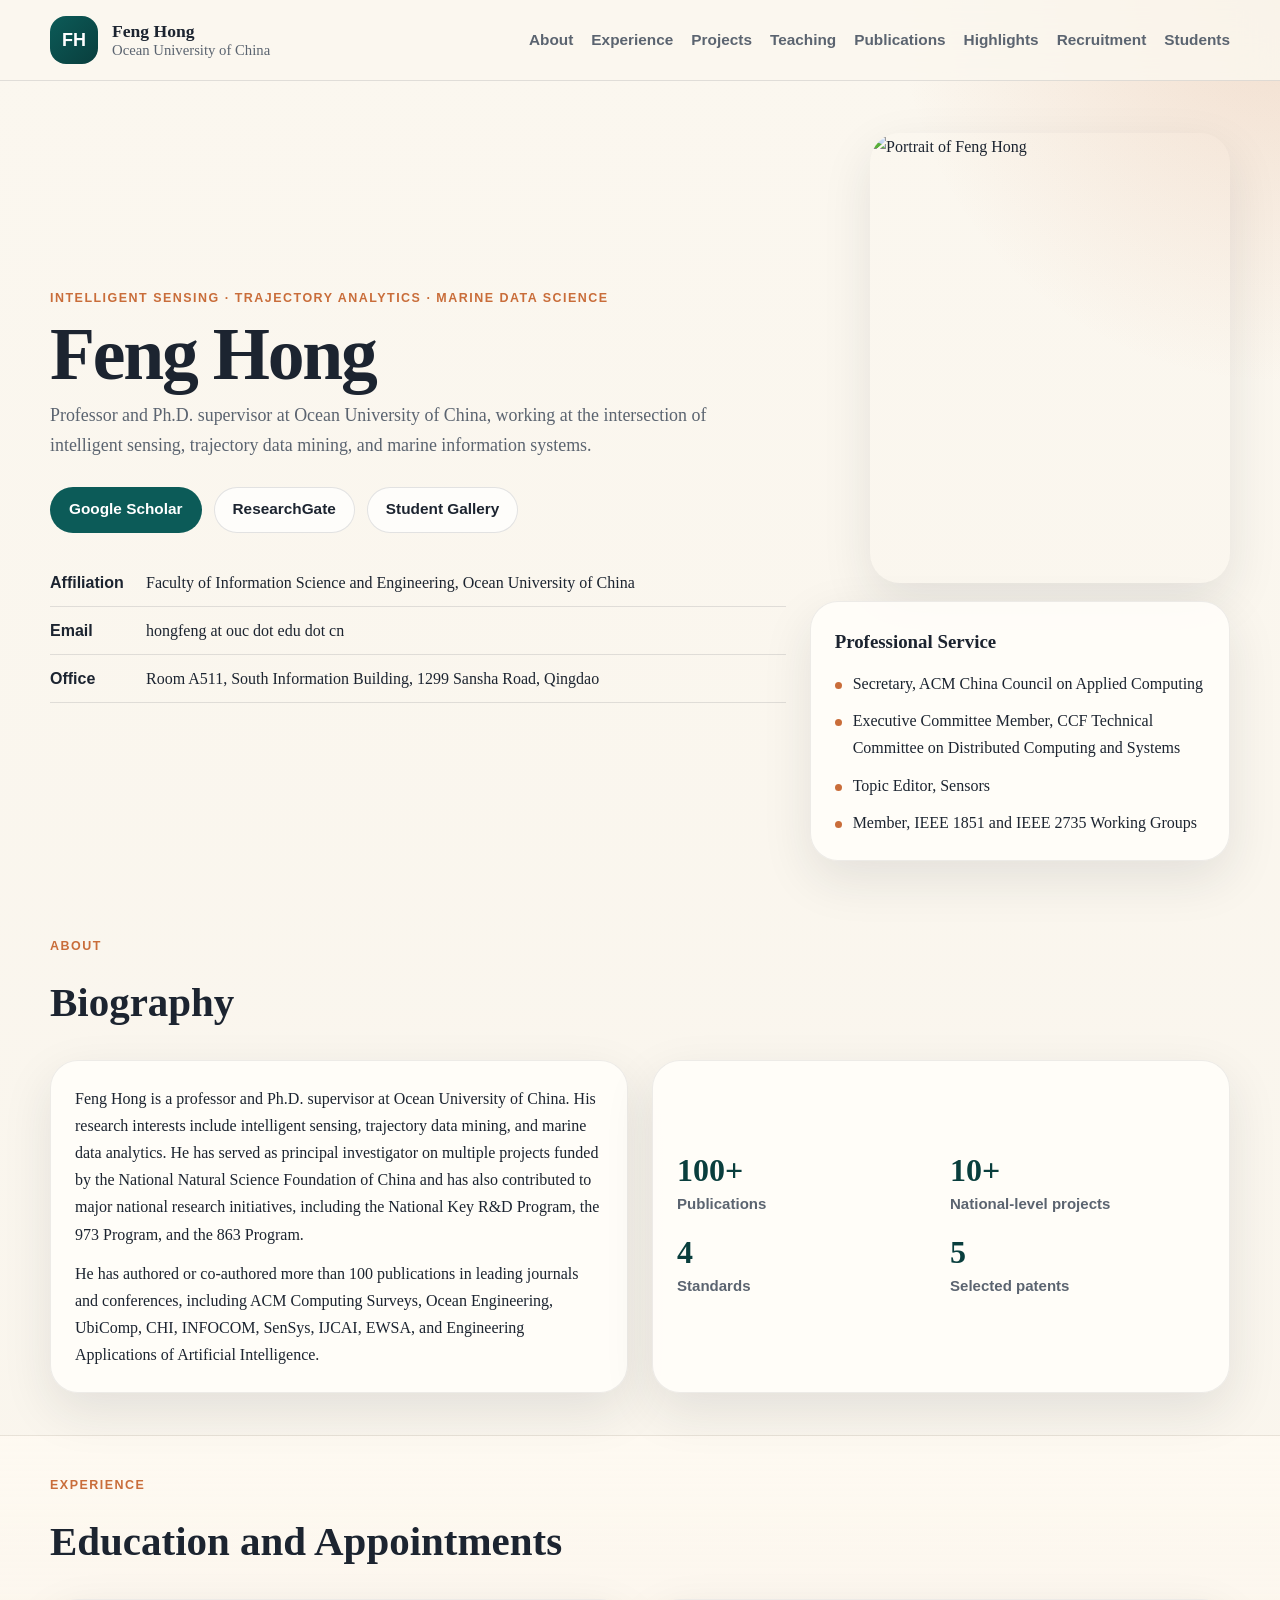
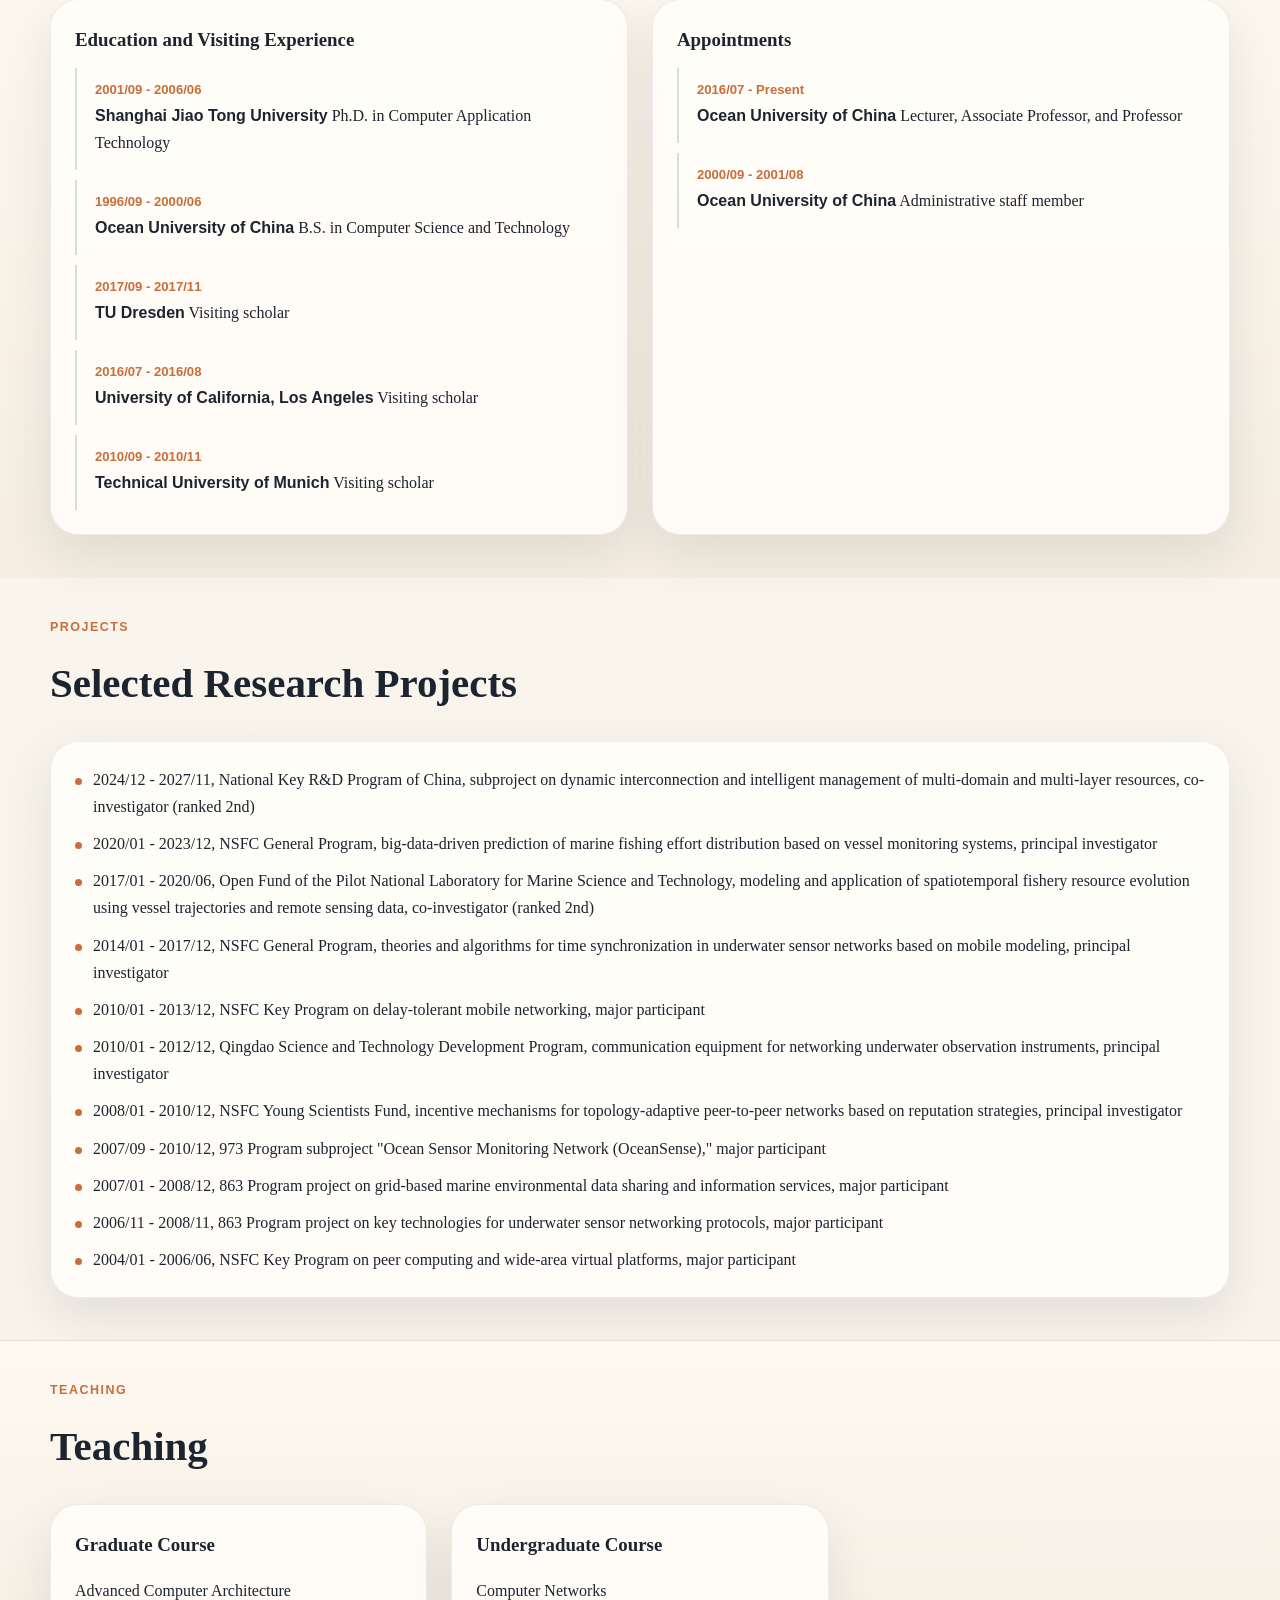
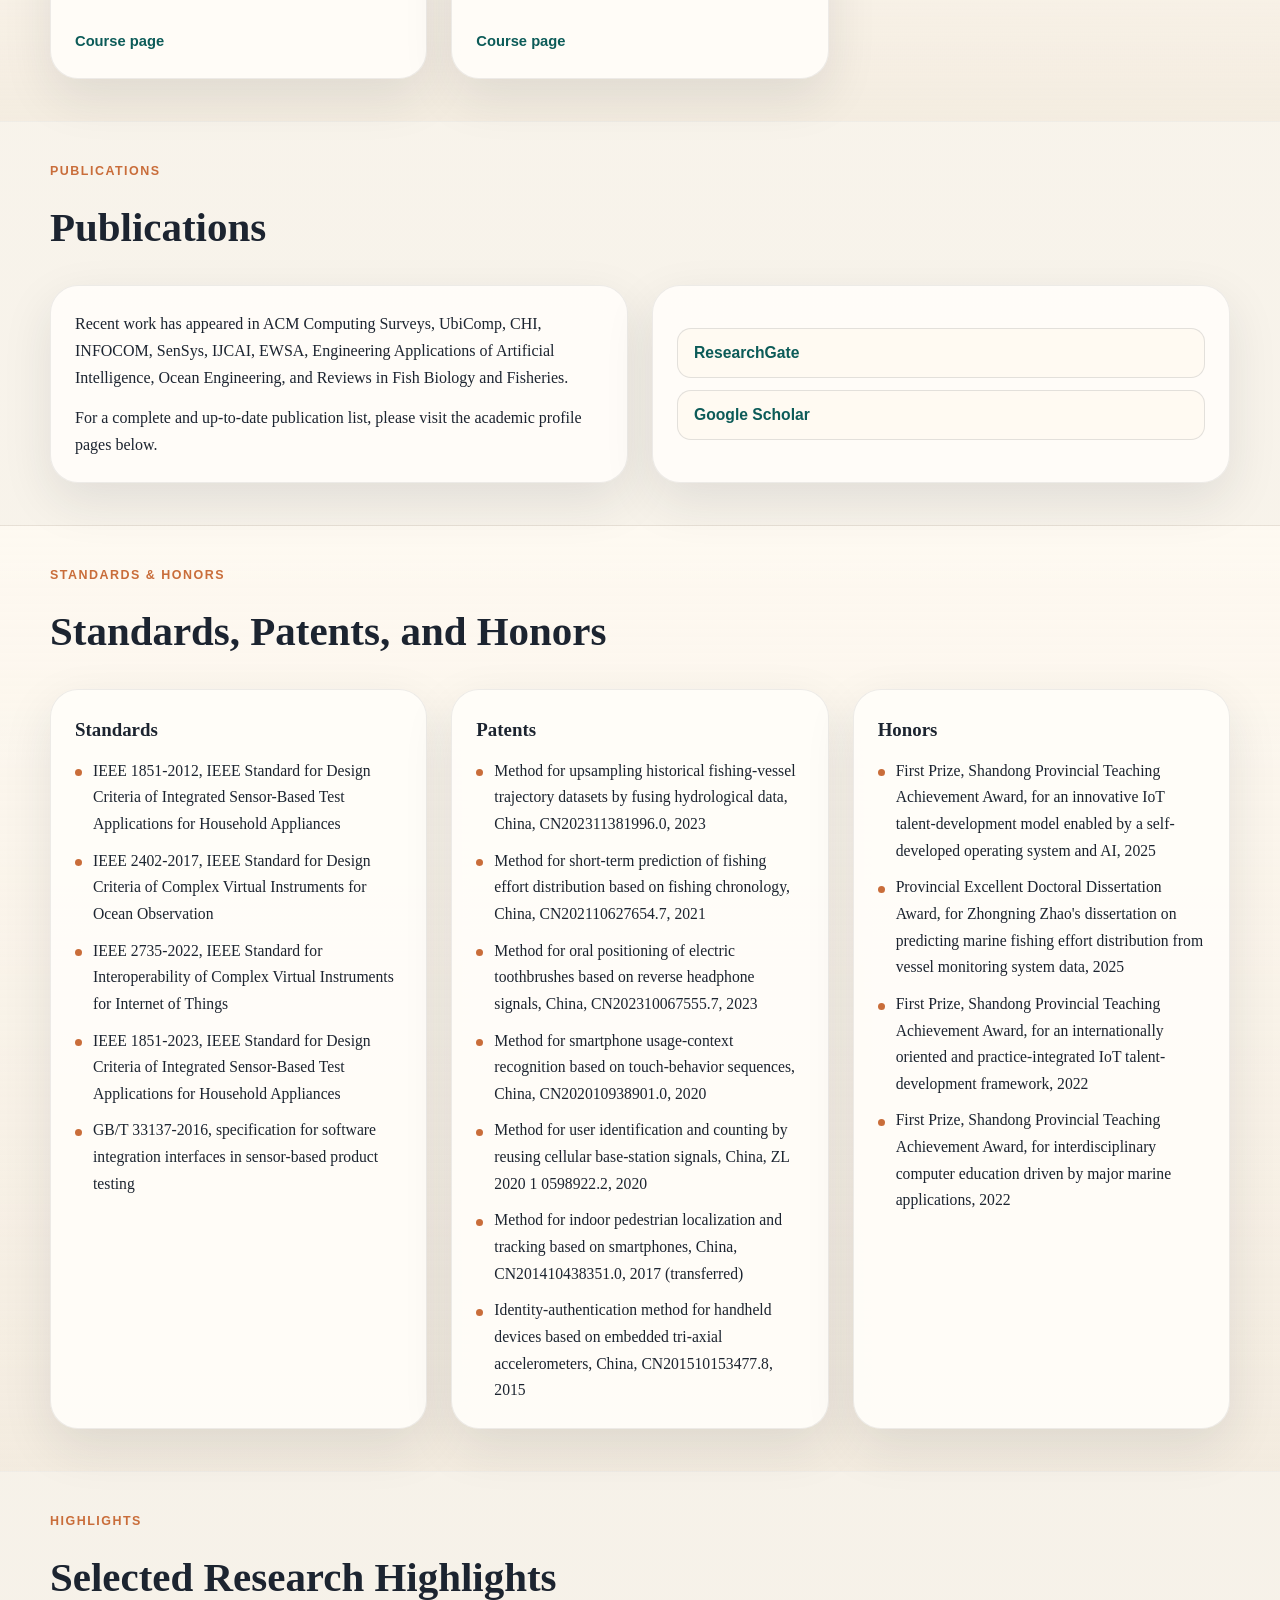
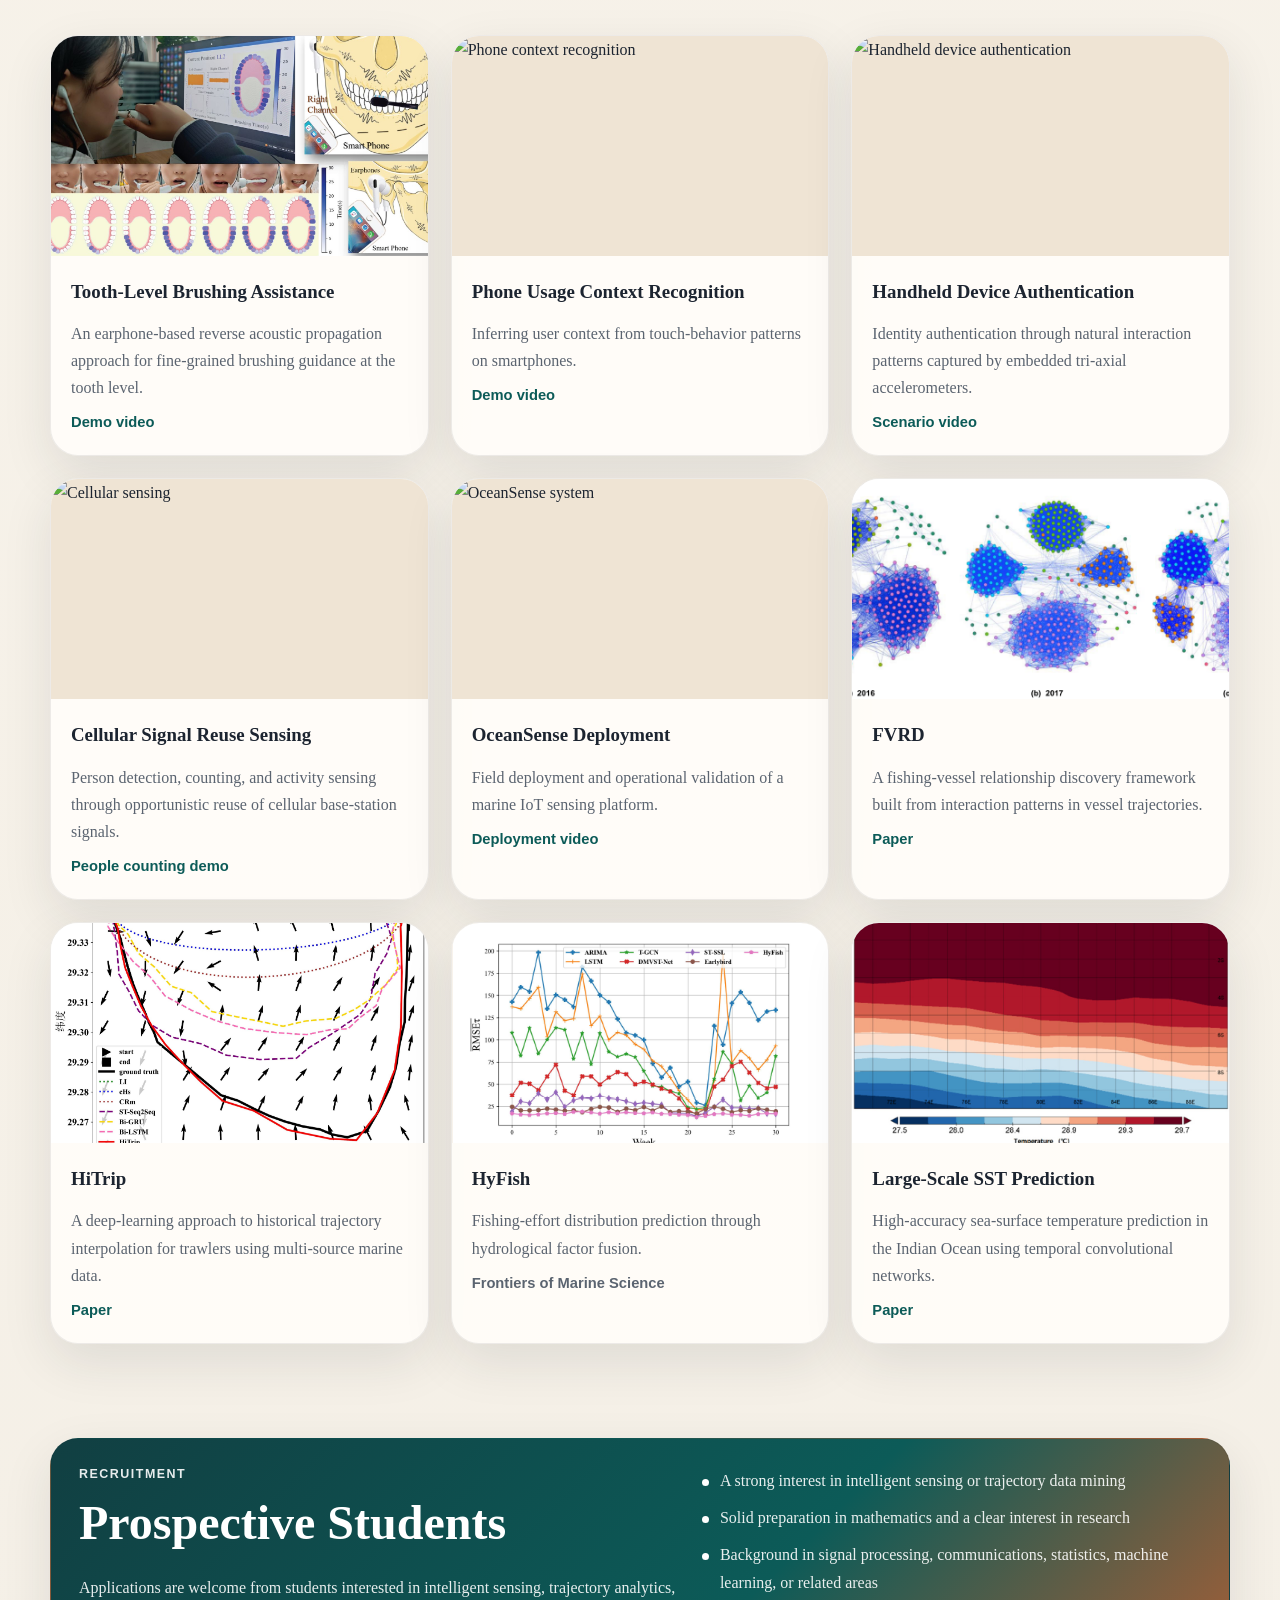
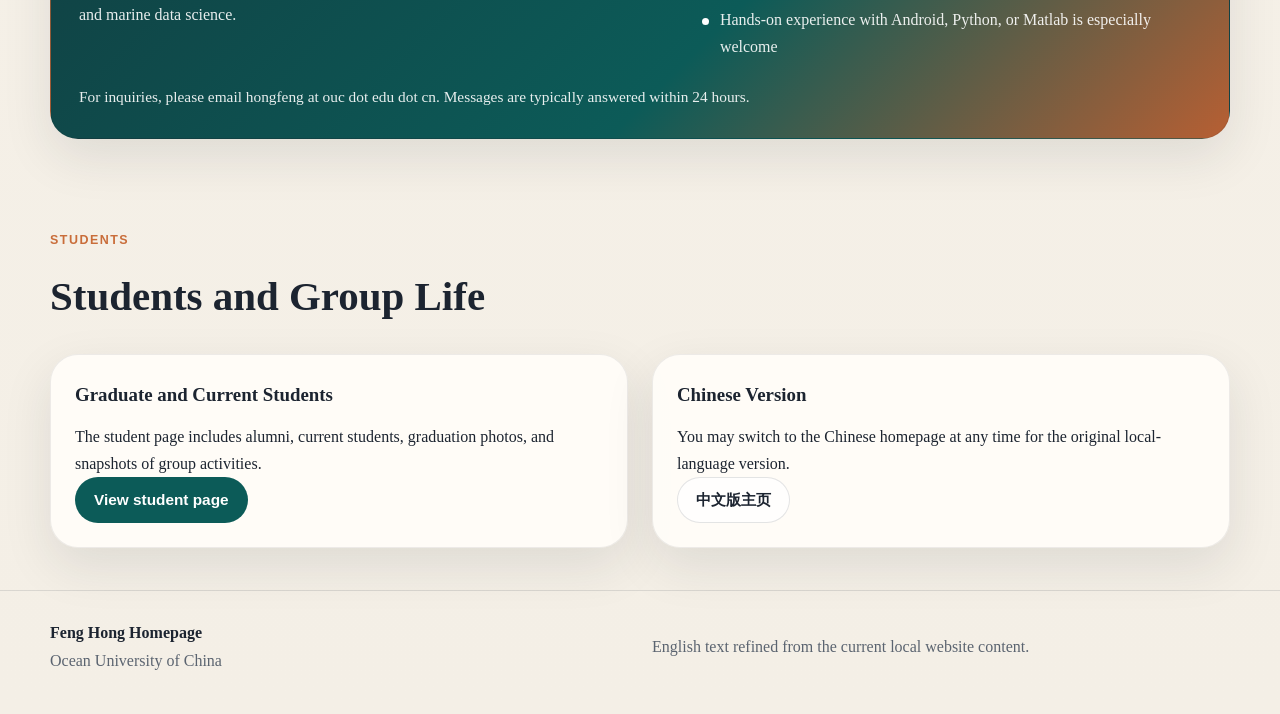
==== index-eng.html @ 8bdd37ee "Update site pages" ====
<!DOCTYPE html>
<html lang="en">
<head>
  <meta charset="UTF-8">
  <meta name="viewport" content="width=device-width, initial-scale=1.0">
  <meta name="description" content="Feng Hong is a professor at Ocean University of China. His research focuses on intelligent sensing, vessel trajectory analytics, and marine data science.">
  <title>Feng Hong | Homepage</title>
  <link rel="stylesheet" href="style.css">
</head>
<body>
  <header class="site-header">
    <div class="wrapper topbar">
      <a class="brand" href="#top">
        <span class="brand-mark">FH</span>
        <span class="brand-text">
          <strong>Feng Hong</strong>
          <span>Ocean University of China</span>
        </span>
      </a>
      <nav class="site-nav" aria-label="Main navigation">
        <a href="#about">About</a>
        <a href="#experience">Experience</a>
        <a href="#projects">Projects</a>
        <a href="#teaching">Teaching</a>
        <a href="#publications">Publications</a>
        <a href="#highlights">Highlights</a>
        <a href="#recruitment">Recruitment</a>
        <a href="#people">Students</a>
      </nav>
    </div>
  </header>

  <main id="top">
    <section class="hero">
      <div class="wrapper hero-grid">
        <div class="hero-copy">
          <p class="eyebrow">Intelligent Sensing · Trajectory Analytics · Marine Data Science</p>
          <h1>Feng Hong</h1>
          <p class="hero-subtitle">Professor and Ph.D. supervisor at Ocean University of China, working at the intersection of intelligent sensing, trajectory data mining, and marine information systems.</p>
          <div class="hero-actions">
            <a class="button button-primary" href="https://scholar.google.com/citations?hl=zh-CN&user=BG3iIWAAAAAJ&view_op=list_works&sortby=pubdate" target="_blank" rel="noreferrer">Google Scholar</a>
            <a class="button button-secondary" href="https://www.researchgate.net/profile/Feng_Hong" target="_blank" rel="noreferrer">ResearchGate</a>
            <a class="button button-secondary" href="People.html">Student Gallery</a>
          </div>
          <ul class="fact-list">
            <li><strong>Affiliation</strong><span>Faculty of Information Science and Engineering, Ocean University of China</span></li>
            <li><strong>Email</strong><span>hongfeng at ouc dot edu dot cn</span></li>
            <li><strong>Office</strong><span>Room A511, South Information Building, 1299 Sansha Road, Qingdao</span></li>
          </ul>
        </div>
        <aside class="hero-panel">
          <img class="portrait" src="data/hongfeng2022.jpeg" alt="Portrait of Feng Hong">
          <div class="panel-card">
            <h2>Professional Service</h2>
            <ul class="tag-list">
              <li>Secretary, ACM China Council on Applied Computing</li>
              <li>Executive Committee Member, CCF Technical Committee on Distributed Computing and Systems</li>
              <li>Topic Editor, Sensors</li>
              <li>Member, IEEE 1851 and IEEE 2735 Working Groups</li>
            </ul>
          </div>
        </aside>
      </div>
    </section>

    <section class="section" id="about">
      <div class="wrapper">
        <div class="section-heading">
          <p class="eyebrow">About</p>
          <h2>Biography</h2>
        </div>
        <div class="two-column">
          <div class="content-card prose-card">
            <p>Feng Hong is a professor and Ph.D. supervisor at Ocean University of China. His research interests include intelligent sensing, trajectory data mining, and marine data analytics. He has served as principal investigator on multiple projects funded by the National Natural Science Foundation of China and has also contributed to major national research initiatives, including the National Key R&amp;D Program, the 973 Program, and the 863 Program.</p>
            <p>He has authored or co-authored more than 100 publications in leading journals and conferences, including ACM Computing Surveys, Ocean Engineering, UbiComp, CHI, INFOCOM, SenSys, IJCAI, EWSA, and Engineering Applications of Artificial Intelligence.</p>
          </div>
          <div class="content-card metric-card">
            <div class="metric-grid">
              <div>
                <strong>100+</strong>
                <span>Publications</span>
              </div>
              <div>
                <strong>10+</strong>
                <span>National-level projects</span>
              </div>
              <div>
                <strong>4</strong>
                <span>Standards</span>
              </div>
              <div>
                <strong>5</strong>
                <span>Selected patents</span>
              </div>
            </div>
          </div>
        </div>
      </div>
    </section>

    <section class="section section-tint" id="experience">
      <div class="wrapper">
        <div class="section-heading">
          <p class="eyebrow">Experience</p>
          <h2>Education and Appointments</h2>
        </div>
        <div class="timeline-grid">
          <article class="content-card">
            <h3>Education and Visiting Experience</h3>
            <ul class="timeline-list">
              <li><span>2001/09 - 2006/06</span><strong>Shanghai Jiao Tong University</strong> Ph.D. in Computer Application Technology</li>
              <li><span>1996/09 - 2000/06</span><strong>Ocean University of China</strong> B.S. in Computer Science and Technology</li>
              <li><span>2017/09 - 2017/11</span><strong>TU Dresden</strong> Visiting scholar</li>
              <li><span>2016/07 - 2016/08</span><strong>University of California, Los Angeles</strong> Visiting scholar</li>
              <li><span>2010/09 - 2010/11</span><strong>Technical University of Munich</strong> Visiting scholar</li>
            </ul>
          </article>
          <article class="content-card">
            <h3>Appointments</h3>
            <ul class="timeline-list">
              <li><span>2016/07 - Present</span><strong>Ocean University of China</strong> Lecturer, Associate Professor, and Professor</li>
              <li><span>2000/09 - 2001/08</span><strong>Ocean University of China</strong> Administrative staff member</li>
            </ul>
          </article>
        </div>
      </div>
    </section>

    <section class="section" id="projects">
      <div class="wrapper">
        <div class="section-heading">
          <p class="eyebrow">Projects</p>
          <h2>Selected Research Projects</h2>
        </div>
        <div class="content-card">
          <ul class="stack-list">
            <li>2024/12 - 2027/11, National Key R&amp;D Program of China, subproject on dynamic interconnection and intelligent management of multi-domain and multi-layer resources, co-investigator (ranked 2nd)</li>
            <li>2020/01 - 2023/12, NSFC General Program, big-data-driven prediction of marine fishing effort distribution based on vessel monitoring systems, principal investigator</li>
            <li>2017/01 - 2020/06, Open Fund of the Pilot National Laboratory for Marine Science and Technology, modeling and application of spatiotemporal fishery resource evolution using vessel trajectories and remote sensing data, co-investigator (ranked 2nd)</li>
            <li>2014/01 - 2017/12, NSFC General Program, theories and algorithms for time synchronization in underwater sensor networks based on mobile modeling, principal investigator</li>
            <li>2010/01 - 2013/12, NSFC Key Program on delay-tolerant mobile networking, major participant</li>
            <li>2010/01 - 2012/12, Qingdao Science and Technology Development Program, communication equipment for networking underwater observation instruments, principal investigator</li>
            <li>2008/01 - 2010/12, NSFC Young Scientists Fund, incentive mechanisms for topology-adaptive peer-to-peer networks based on reputation strategies, principal investigator</li>
            <li>2007/09 - 2010/12, 973 Program subproject "Ocean Sensor Monitoring Network (OceanSense)," major participant</li>
            <li>2007/01 - 2008/12, 863 Program project on grid-based marine environmental data sharing and information services, major participant</li>
            <li>2006/11 - 2008/11, 863 Program project on key technologies for underwater sensor networking protocols, major participant</li>
            <li>2004/01 - 2006/06, NSFC Key Program on peer computing and wide-area virtual platforms, major participant</li>
          </ul>
        </div>
      </div>
    </section>

    <section class="section section-tint" id="teaching">
      <div class="wrapper">
        <div class="section-heading">
          <p class="eyebrow">Teaching</p>
          <h2>Teaching</h2>
        </div>
        <div class="course-grid">
          <article class="content-card course-card">
            <h3>Graduate Course</h3>
            <p>Advanced Computer Architecture</p>
            <a class="text-link" href="https://www.ketangpai.com/#/main/classDetail?courseid=MDAwMDAwMDAwMLOGtZeIuaeyhctyoQ&courserole=1&submodulename=0" target="_blank" rel="noreferrer">Course page</a>
          </article>
          <article class="content-card course-card">
            <h3>Undergraduate Course</h3>
            <p>Computer Networks</p>
            <a class="text-link" href="https://wlkc.ouc.edu.cn/webapps/login/?new_loc=%2Fwebapps%2Fblackboard%2Fcontent%2Fcontent_access_denied.jsp" target="_blank" rel="noreferrer">Course page</a>
          </article>
        </div>
      </div>
    </section>

    <section class="section" id="publications">
      <div class="wrapper">
        <div class="section-heading">
          <p class="eyebrow">Publications</p>
          <h2>Publications</h2>
        </div>
        <div class="two-column">
          <div class="content-card prose-card">
            <p>Recent work has appeared in ACM Computing Surveys, UbiComp, CHI, INFOCOM, SenSys, IJCAI, EWSA, Engineering Applications of Artificial Intelligence, Ocean Engineering, and Reviews in Fish Biology and Fisheries.</p>
            <p>For a complete and up-to-date publication list, please visit the academic profile pages below.</p>
          </div>
          <div class="content-card link-panel">
            <a href="https://www.researchgate.net/profile/Feng_Hong" target="_blank" rel="noreferrer">ResearchGate</a>
            <a href="https://scholar.google.com/citations?hl=zh-CN&user=BG3iIWAAAAAJ&view_op=list_works&sortby=pubdate" target="_blank" rel="noreferrer">Google Scholar</a>
          </div>
        </div>
      </div>
    </section>

    <section class="section section-tint" id="honors">
      <div class="wrapper">
        <div class="section-heading">
          <p class="eyebrow">Standards & Honors</p>
          <h2>Standards, Patents, and Honors</h2>
        </div>
        <div class="three-column">
          <article class="content-card">
            <h3>Standards</h3>
            <ul class="stack-list compact-list">
              <li>IEEE 1851-2012, IEEE Standard for Design Criteria of Integrated Sensor-Based Test Applications for Household Appliances</li>
              <li>IEEE 2402-2017, IEEE Standard for Design Criteria of Complex Virtual Instruments for Ocean Observation</li>
              <li>IEEE 2735-2022, IEEE Standard for Interoperability of Complex Virtual Instruments for Internet of Things</li>
              <li>IEEE 1851-2023, IEEE Standard for Design Criteria of Integrated Sensor-Based Test Applications for Household Appliances</li>
              <li>GB/T 33137-2016, specification for software integration interfaces in sensor-based product testing</li>
            </ul>
          </article>
          <article class="content-card">
            <h3>Patents</h3>
            <ul class="stack-list compact-list">
              <li>Method for upsampling historical fishing-vessel trajectory datasets by fusing hydrological data, China, CN202311381996.0, 2023</li>
              <li>Method for short-term prediction of fishing effort distribution based on fishing chronology, China, CN202110627654.7, 2021</li>
              <li>Method for oral positioning of electric toothbrushes based on reverse headphone signals, China, CN202310067555.7, 2023</li>
              <li>Method for smartphone usage-context recognition based on touch-behavior sequences, China, CN202010938901.0, 2020</li>
              <li>Method for user identification and counting by reusing cellular base-station signals, China, ZL 2020 1 0598922.2, 2020</li>
              <li>Method for indoor pedestrian localization and tracking based on smartphones, China, CN201410438351.0, 2017 (transferred)</li>
              <li>Identity-authentication method for handheld devices based on embedded tri-axial accelerometers, China, CN201510153477.8, 2015</li>
            </ul>
          </article>
          <article class="content-card">
            <h3>Honors</h3>
            <ul class="stack-list compact-list">
              <li>First Prize, Shandong Provincial Teaching Achievement Award, for an innovative IoT talent-development model enabled by a self-developed operating system and AI, 2025</li>
              <li>Provincial Excellent Doctoral Dissertation Award, for Zhongning Zhao's dissertation on predicting marine fishing effort distribution from vessel monitoring system data, 2025</li>
              <li>First Prize, Shandong Provincial Teaching Achievement Award, for an internationally oriented and practice-integrated IoT talent-development framework, 2022</li>
              <li>First Prize, Shandong Provincial Teaching Achievement Award, for interdisciplinary computer education driven by major marine applications, 2022</li>
            </ul>
          </article>
        </div>
      </div>
    </section>

    <section class="section" id="highlights">
      <div class="wrapper">
        <div class="section-heading">
          <p class="eyebrow">Highlights</p>
          <h2>Selected Research Highlights</h2>
        </div>
        <div class="highlight-grid">
          <article class="highlight-card">
            <img src="data/ToothFairyCover.jpg" alt="Tooth brushing assistance system">
            <div>
              <h3>Tooth-Level Brushing Assistance</h3>
              <p>An earphone-based reverse acoustic propagation approach for fine-grained brushing guidance at the tooth level.</p>
              <a class="text-link" href="https://www.bilibili.com/video/BV1Z14y1c7pi/" target="_blank" rel="noreferrer">Demo video</a>
            </div>
          </article>
          <article class="highlight-card">
            <img src="data/phoneContext.webp" alt="Phone context recognition">
            <div>
              <h3>Phone Usage Context Recognition</h3>
              <p>Inferring user context from touch-behavior patterns on smartphones.</p>
              <a class="text-link" href="https://www.bilibili.com/video/BV1fw411o7Xh/" target="_blank" rel="noreferrer">Demo video</a>
            </div>
          </article>
          <article class="highlight-card">
            <img src="data/wavingAuthSenario.webp" alt="Handheld device authentication">
            <div>
              <h3>Handheld Device Authentication</h3>
              <p>Identity authentication through natural interaction patterns captured by embedded tri-axial accelerometers.</p>
              <a class="text-link" href="https://www.bilibili.com/video/BV1oB4y1K7K5/" target="_blank" rel="noreferrer">Scenario video</a>
            </div>
          </article>
          <article class="highlight-card">
            <img src="data/cellEye.webp" alt="Cellular sensing">
            <div>
              <h3>Cellular Signal Reuse Sensing</h3>
              <p>Person detection, counting, and activity sensing through opportunistic reuse of cellular base-station signals.</p>
              <a class="text-link" href="https://www.bilibili.com/video/BV1V44y1z7zg/" target="_blank" rel="noreferrer">People counting demo</a>
            </div>
          </article>
          <article class="highlight-card">
            <img src="data/oceanSense.webp" alt="OceanSense system">
            <div>
              <h3>OceanSense Deployment</h3>
              <p>Field deployment and operational validation of a marine IoT sensing platform.</p>
              <a class="text-link" href="https://www.bilibili.com/video/BV18g411u7Su/" target="_blank" rel="noreferrer">Deployment video</a>
            </div>
          </article>
          <article class="highlight-card">
            <img src="data/Trajectory/FVDR.png" alt="Fishing vessel relationship discovery">
            <div>
              <h3>FVRD</h3>
              <p>A fishing-vessel relationship discovery framework built from interaction patterns in vessel trajectories.</p>
              <a class="text-link" href="https://ieeexplore.ieee.org/abstract/document/9116983" target="_blank" rel="noreferrer">Paper</a>
            </div>
          </article>
          <article class="highlight-card">
            <img src="data/Trajectory/HiTrip_results.jpg" alt="HiTrip interpolation">
            <div>
              <h3>HiTrip</h3>
              <p>A deep-learning approach to historical trajectory interpolation for trawlers using multi-source marine data.</p>
              <a class="text-link" href="https://www.sciencedirect.com/science/article/pii/S0029801823029724" target="_blank" rel="noreferrer">Paper</a>
            </div>
          </article>
          <article class="highlight-card">
            <img src="data/Trajectory/HyFish.png" alt="HyFish prediction">
            <div>
              <h3>HyFish</h3>
              <p>Fishing-effort distribution prediction through hydrological factor fusion.</p>
              <span class="text-muted">Frontiers of Marine Science</span>
            </div>
          </article>
          <article class="highlight-card">
            <img src="data/Trajectory/TCN_SST.png" alt="Sea surface temperature prediction">
            <div>
              <h3>Large-Scale SST Prediction</h3>
              <p>High-accuracy sea-surface temperature prediction in the Indian Ocean using temporal convolutional networks.</p>
              <a class="text-link" href="https://www.mdpi.com/1424-8220/22/4/1636" target="_blank" rel="noreferrer">Paper</a>
            </div>
          </article>
        </div>
      </div>
    </section>

    <section class="section section-accent" id="recruitment">
      <div class="wrapper">
        <div class="callout">
          <div>
            <p class="eyebrow">Recruitment</p>
            <h2>Prospective Students</h2>
            <p>Applications are welcome from students interested in intelligent sensing, trajectory analytics, and marine data science.</p>
          </div>
          <ul class="stack-list">
            <li>A strong interest in intelligent sensing or trajectory data mining</li>
            <li>Solid preparation in mathematics and a clear interest in research</li>
            <li>Background in signal processing, communications, statistics, machine learning, or related areas</li>
            <li>Hands-on experience with Android, Python, or Matlab is especially welcome</li>
          </ul>
          <p class="callout-footnote">For inquiries, please email hongfeng at ouc dot edu dot cn. Messages are typically answered within 24 hours.</p>
        </div>
      </div>
    </section>

    <section class="section" id="people">
      <div class="wrapper">
        <div class="section-heading">
          <p class="eyebrow">Students</p>
          <h2>Students and Group Life</h2>
        </div>
        <div class="two-column">
          <article class="content-card prose-card">
            <h3>Graduate and Current Students</h3>
            <p>The student page includes alumni, current students, graduation photos, and snapshots of group activities.</p>
            <a class="button button-primary" href="People.html">View student page</a>
          </article>
          <article class="content-card prose-card">
            <h3>Chinese Version</h3>
            <p>You may switch to the Chinese homepage at any time for the original local-language version.</p>
            <a class="button button-secondary" href="index.html">中文版主页</a>
          </article>
        </div>
      </div>
    </section>
  </main>

  <footer class="site-footer">
    <div class="wrapper footer-grid">
      <div>
        <strong>Feng Hong Homepage</strong>
        <p>Ocean University of China</p>
      </div>
      <p>English text refined from the current local website content.</p>
    </div>
  </footer>
</body>
</html>
---- style.css ----
:root {
  --bg: #f4efe6;
  --surface: #fffdf9;
  --surface-strong: #fffaf2;
  --surface-muted: #efe4d4;
  --ink: #1c2430;
  --ink-soft: #5b6470;
  --line: rgba(28, 36, 48, 0.12);
  --brand: #0c5b58;
  --brand-deep: #093e3d;
  --accent: #c96d3a;
  --shadow: 0 18px 50px rgba(28, 36, 48, 0.1);
  --radius-lg: 28px;
  --radius-md: 20px;
  --radius-sm: 14px;
  --wrapper: min(1180px, calc(100vw - 40px));
}

*,
*::before,
*::after {
  box-sizing: border-box;
}

html {
  scroll-behavior: smooth;
}

body {
  margin: 0;
  color: var(--ink);
  background:
    radial-gradient(circle at top right, rgba(201, 109, 58, 0.18), transparent 24rem),
    linear-gradient(180deg, #fbf7ef 0%, #f4efe6 100%);
  font: 400 16px/1.7 Georgia, "Times New Roman", serif;
}

img {
  display: block;
  max-width: 100%;
}

a {
  color: var(--brand);
  text-decoration: none;
}

a:hover {
  color: var(--accent);
}

.wrapper {
  width: var(--wrapper);
  margin: 0 auto;
}

.site-header {
  position: sticky;
  top: 0;
  z-index: 20;
  backdrop-filter: blur(18px);
  background: rgba(251, 247, 239, 0.84);
  border-bottom: 1px solid var(--line);
}

.topbar {
  display: flex;
  align-items: center;
  justify-content: space-between;
  gap: 24px;
  padding: 16px 0;
}

.brand {
  display: inline-flex;
  align-items: center;
  gap: 14px;
  color: var(--ink);
}

.brand-mark {
  display: inline-grid;
  place-items: center;
  width: 48px;
  height: 48px;
  border-radius: 16px;
  background: linear-gradient(135deg, var(--brand), var(--brand-deep));
  color: #fff;
  font: 700 18px/1 "Trebuchet MS", "Gill Sans", sans-serif;
}

.brand-text {
  display: flex;
  flex-direction: column;
  line-height: 1.15;
}

.brand-text strong {
  font-size: 1.1rem;
}

.brand-text span {
  color: var(--ink-soft);
  font-size: 0.92rem;
}

.site-nav {
  display: flex;
  flex-wrap: wrap;
  justify-content: flex-end;
  gap: 18px;
  font: 600 0.96rem/1.2 "Trebuchet MS", "Gill Sans", sans-serif;
}

.site-nav a {
  color: var(--ink-soft);
}

.hero {
  padding: 52px 0 36px;
}

.hero-compact {
  padding-bottom: 12px;
}

.hero-grid,
.two-column,
.timeline-grid,
.course-grid,
.three-column,
.footer-grid {
  display: grid;
  gap: 24px;
}

.hero-grid {
  grid-template-columns: minmax(0, 1.4fr) minmax(320px, 0.8fr);
  align-items: center;
}

.hero-copy h1 {
  margin: 0 0 10px;
  font-size: clamp(2.7rem, 6vw, 4.6rem);
  line-height: 0.95;
  letter-spacing: -0.03em;
}

.page-title {
  margin: 0 0 12px;
  font-size: clamp(2.4rem, 5vw, 3.8rem);
  line-height: 1;
}

.eyebrow {
  margin: 0 0 14px;
  color: var(--accent);
  letter-spacing: 0.12em;
  text-transform: uppercase;
  font: 700 0.78rem/1.2 "Trebuchet MS", "Gill Sans", sans-serif;
}

.hero-subtitle {
  max-width: 42rem;
  margin: 0 0 26px;
  color: var(--ink-soft);
  font-size: 1.12rem;
}

.hero-actions {
  display: flex;
  flex-wrap: wrap;
  gap: 12px;
  margin-bottom: 26px;
}

.button {
  display: inline-flex;
  align-items: center;
  justify-content: center;
  min-height: 46px;
  padding: 0 18px;
  border-radius: 999px;
  border: 1px solid transparent;
  font: 700 0.96rem/1.2 "Trebuchet MS", "Gill Sans", sans-serif;
  transition: transform 0.2s ease, box-shadow 0.2s ease, border-color 0.2s ease;
}

.button:hover {
  transform: translateY(-1px);
  box-shadow: 0 10px 24px rgba(12, 91, 88, 0.14);
}

.button-primary {
  background: var(--brand);
  color: #fff;
}

.button-primary:hover {
  color: #fff;
  background: var(--brand-deep);
}

.button-secondary {
  background: rgba(255, 255, 255, 0.72);
  border-color: var(--line);
  color: var(--ink);
}

.fact-list,
.tag-list,
.stack-list,
.timeline-list {
  margin: 0;
  padding: 0;
  list-style: none;
}

.fact-list li {
  display: grid;
  grid-template-columns: 84px 1fr;
  gap: 12px;
  padding: 10px 0;
  border-bottom: 1px solid var(--line);
}

.fact-list strong,
.timeline-list strong {
  font-family: "Trebuchet MS", "Gill Sans", sans-serif;
}

.hero-panel {
  display: grid;
  gap: 18px;
}

.portrait {
  width: min(100%, 360px);
  aspect-ratio: 4 / 5;
  margin-left: auto;
  border-radius: 30px;
  object-fit: cover;
  box-shadow: var(--shadow);
}

.panel-card,
.content-card,
.callout {
  background: rgba(255, 253, 249, 0.92);
  border: 1px solid rgba(28, 36, 48, 0.08);
  border-radius: var(--radius-lg);
  box-shadow: var(--shadow);
}

.panel-card,
.content-card {
  padding: 24px;
}

.panel-card h2,
.content-card h3,
.highlight-card h3 {
  margin: 0 0 12px;
  font-size: 1.18rem;
}

.tag-list li,
.stack-list li {
  position: relative;
  padding-left: 18px;
}

.tag-list li + li,
.stack-list li + li,
.timeline-list li + li {
  margin-top: 10px;
}

.tag-list li::before,
.stack-list li::before {
  content: "";
  position: absolute;
  left: 0;
  top: 0.75em;
  width: 7px;
  height: 7px;
  border-radius: 50%;
  background: var(--accent);
}

.section {
  padding: 42px 0;
}

.section-tint {
  background: linear-gradient(180deg, rgba(255, 250, 242, 0.9), rgba(239, 228, 212, 0.45));
  border-top: 1px solid rgba(28, 36, 48, 0.06);
  border-bottom: 1px solid rgba(28, 36, 48, 0.06);
}

.section-accent {
  padding: 52px 0;
}

.section-heading {
  margin-bottom: 22px;
}

.section-heading h2 {
  margin: 0;
  font-size: clamp(2rem, 3.2vw, 2.8rem);
}

.two-column {
  grid-template-columns: repeat(2, minmax(0, 1fr));
}

.timeline-grid,
.course-grid,
.three-column {
  grid-template-columns: repeat(3, minmax(0, 1fr));
}

.timeline-grid {
  grid-template-columns: repeat(2, minmax(0, 1fr));
}

.metric-card {
  display: flex;
  align-items: center;
}

.metric-grid {
  display: grid;
  width: 100%;
  grid-template-columns: repeat(2, minmax(0, 1fr));
  gap: 18px;
}

.metric-grid strong {
  display: block;
  margin-bottom: 4px;
  color: var(--brand-deep);
  font-size: 2rem;
  line-height: 1;
}

.metric-grid span {
  color: var(--ink-soft);
  font: 600 0.94rem/1.3 "Trebuchet MS", "Gill Sans", sans-serif;
}

.prose-card p {
  margin: 0;
}

.prose-card p + p {
  margin-top: 12px;
}

.timeline-list li {
  padding: 14px 0 14px 18px;
  border-left: 2px solid rgba(12, 91, 88, 0.18);
}

.timeline-list span {
  display: block;
  margin-bottom: 4px;
  color: var(--accent);
  font: 700 0.82rem/1.2 "Trebuchet MS", "Gill Sans", sans-serif;
}

.link-panel {
  display: grid;
  gap: 12px;
  align-content: center;
}

.link-panel a {
  padding: 14px 16px;
  border-radius: var(--radius-sm);
  background: var(--surface-strong);
  border: 1px solid var(--line);
  font: 700 0.98rem/1.3 "Trebuchet MS", "Gill Sans", sans-serif;
}

.compact-list li {
  font-size: 0.98rem;
}

.highlight-grid {
  display: grid;
  grid-template-columns: repeat(3, minmax(0, 1fr));
  gap: 22px;
}

.person-grid,
.gallery-grid {
  display: grid;
  grid-template-columns: repeat(4, minmax(0, 1fr));
  gap: 22px;
}

.person-card,
.gallery-card {
  background: rgba(255, 253, 249, 0.92);
  border: 1px solid rgba(28, 36, 48, 0.08);
  border-radius: var(--radius-lg);
  overflow: hidden;
  box-shadow: var(--shadow);
}

.person-card img {
  width: 100%;
  aspect-ratio: 1 / 1;
  object-fit: cover;
  background: var(--surface-muted);
}

.person-card div {
  padding: 16px 18px 18px;
}

.person-card h3,
.gallery-card figcaption {
  margin: 0;
}

.person-card p {
  margin: 6px 0 0;
  color: var(--ink-soft);
  font: 600 0.92rem/1.3 "Trebuchet MS", "Gill Sans", sans-serif;
}

.gallery-card img {
  width: 100%;
  aspect-ratio: 4 / 3;
  object-fit: cover;
}

.gallery-card figcaption {
  padding: 14px 16px 16px;
  color: var(--ink-soft);
  font: 700 0.92rem/1.3 "Trebuchet MS", "Gill Sans", sans-serif;
}

.highlight-card {
  display: grid;
  grid-template-rows: 220px 1fr;
  background: rgba(255, 253, 249, 0.92);
  border: 1px solid rgba(28, 36, 48, 0.08);
  border-radius: var(--radius-lg);
  overflow: hidden;
  box-shadow: var(--shadow);
}

.highlight-card img {
  width: 100%;
  height: 100%;
  object-fit: cover;
  background: var(--surface-muted);
}

.highlight-card div {
  padding: 20px;
}

.highlight-card p,
.callout p,
.site-footer p {
  margin: 0;
  color: var(--ink-soft);
}

.text-link,
.text-muted {
  display: inline-block;
  margin-top: 12px;
  font: 700 0.92rem/1.3 "Trebuchet MS", "Gill Sans", sans-serif;
}

.text-muted {
  color: var(--ink-soft);
}

.callout {
  display: grid;
  grid-template-columns: 1.2fr 1fr;
  gap: 24px;
  padding: 28px;
  background: linear-gradient(135deg, #113f42, #0c5b58 58%, #b75f33);
  color: #fff;
}

.callout h2 {
  margin: 0 0 10px;
  font-size: clamp(2rem, 4vw, 3rem);
}

.callout .eyebrow,
.callout p,
.callout .stack-list li,
.callout-footnote {
  color: rgba(255, 255, 255, 0.9);
}

.callout .stack-list li::before {
  background: #fff;
}

.callout-footnote {
  grid-column: 1 / -1;
  font-size: 0.96rem;
}

.site-footer {
  padding: 28px 0 40px;
  border-top: 1px solid var(--line);
}

.footer-grid {
  grid-template-columns: repeat(2, minmax(0, 1fr));
  align-items: center;
}

@media (max-width: 1080px) {
  .site-nav {
    gap: 12px;
    font-size: 0.9rem;
  }

  .hero-grid,
  .two-column,
  .timeline-grid,
  .course-grid,
  .three-column,
  .callout,
  .footer-grid {
    grid-template-columns: 1fr;
  }

  .highlight-grid,
  .person-grid,
  .gallery-grid {
    grid-template-columns: repeat(2, minmax(0, 1fr));
  }

  .portrait {
    margin: 0;
  }
}

@media (max-width: 780px) {
  .topbar {
    align-items: flex-start;
    flex-direction: column;
  }

  .site-nav {
    justify-content: flex-start;
  }

  .hero {
    padding-top: 28px;
  }

  .section {
    padding: 34px 0;
  }

  .highlight-grid,
  .person-grid,
  .gallery-grid {
    grid-template-columns: 1fr;
  }

  .panel-card,
  .content-card,
  .callout {
    padding: 20px;
  }

  .highlight-card {
    grid-template-rows: 200px 1fr;
  }

  .fact-list li {
    grid-template-columns: 1fr;
    gap: 4px;
  }
}
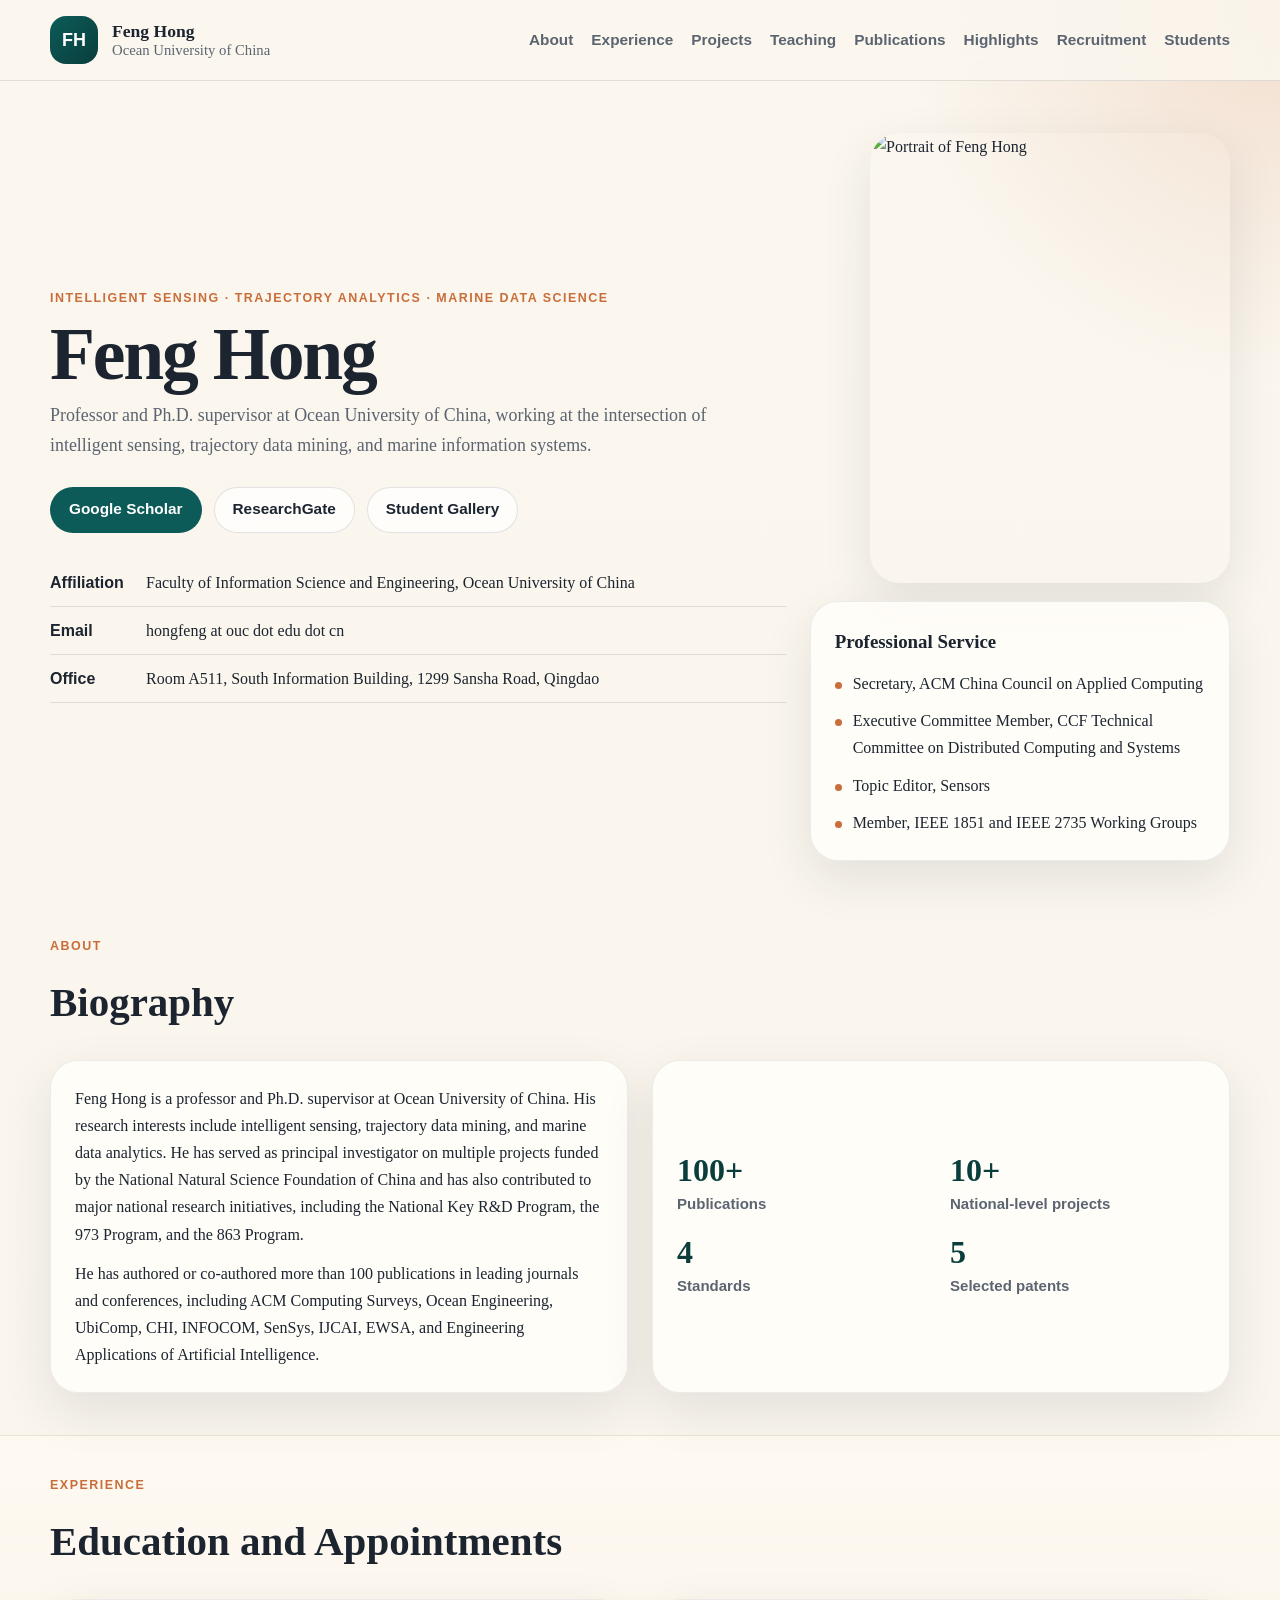
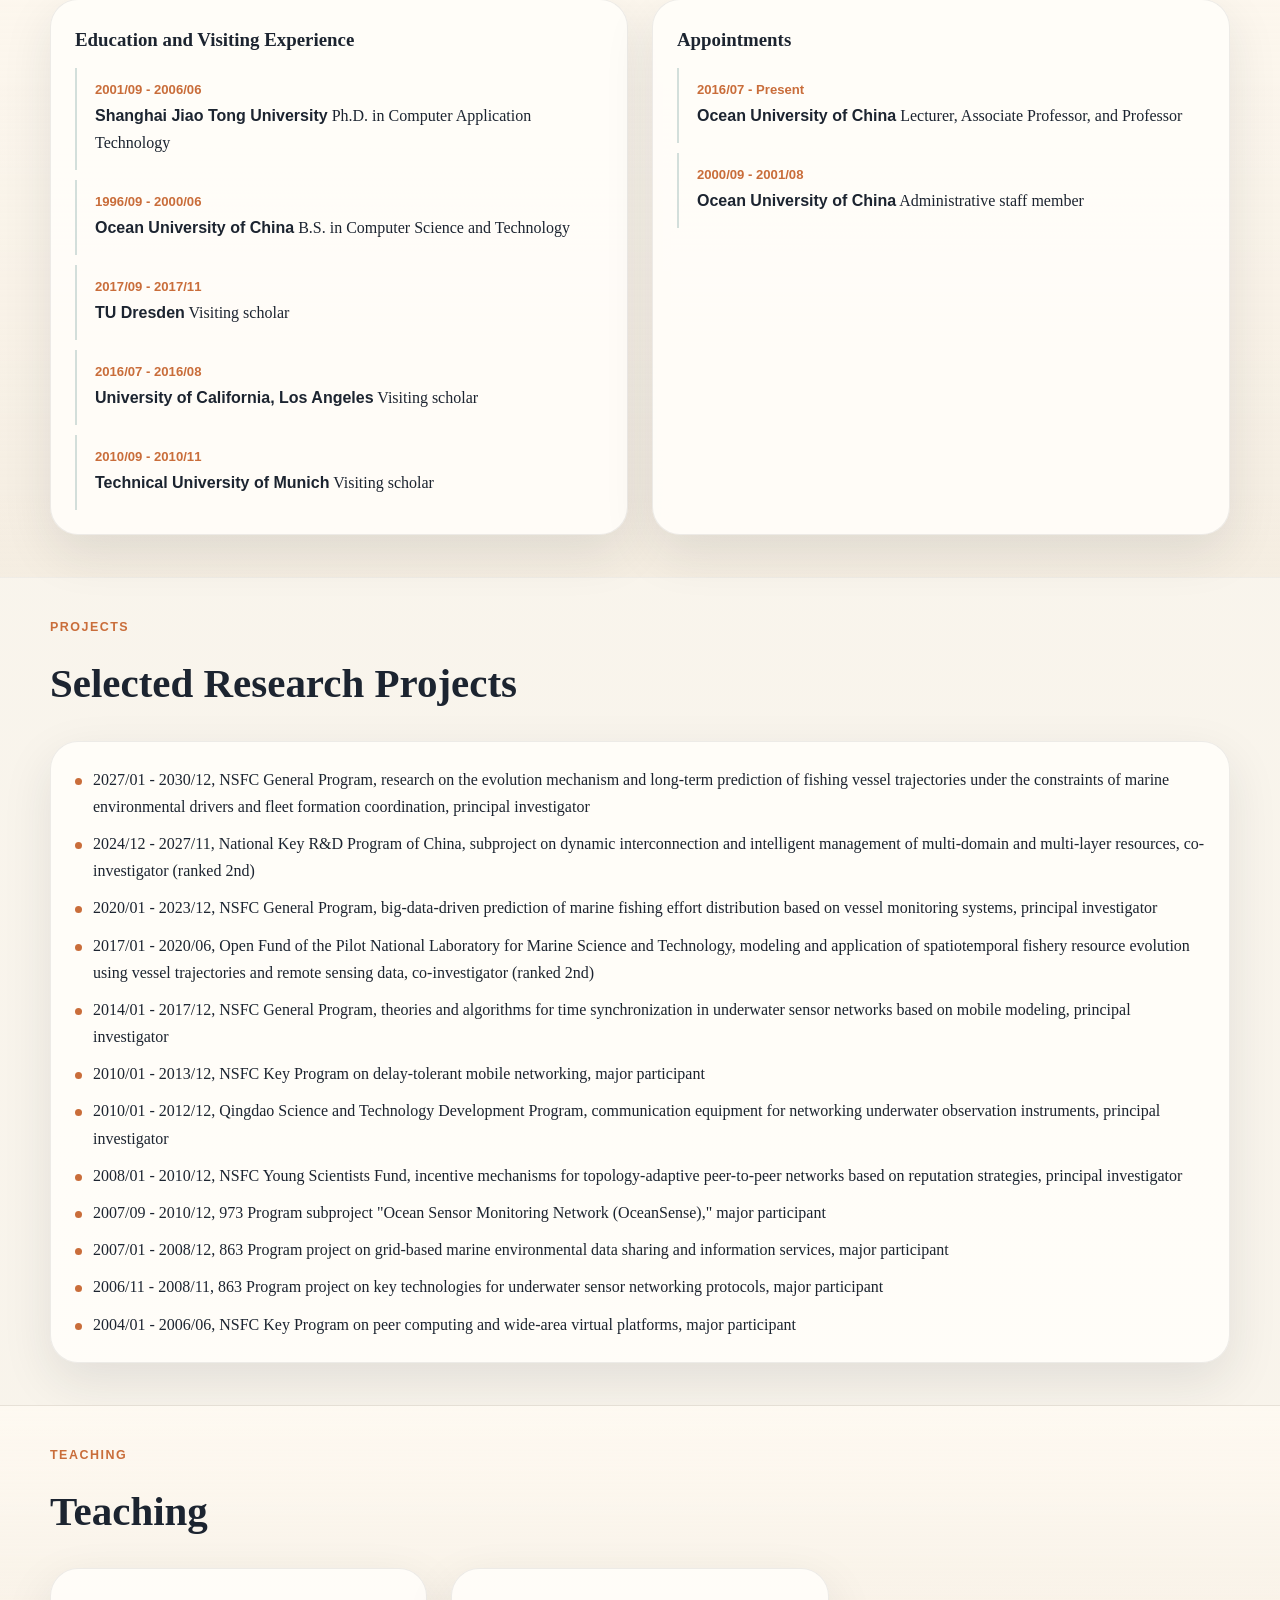
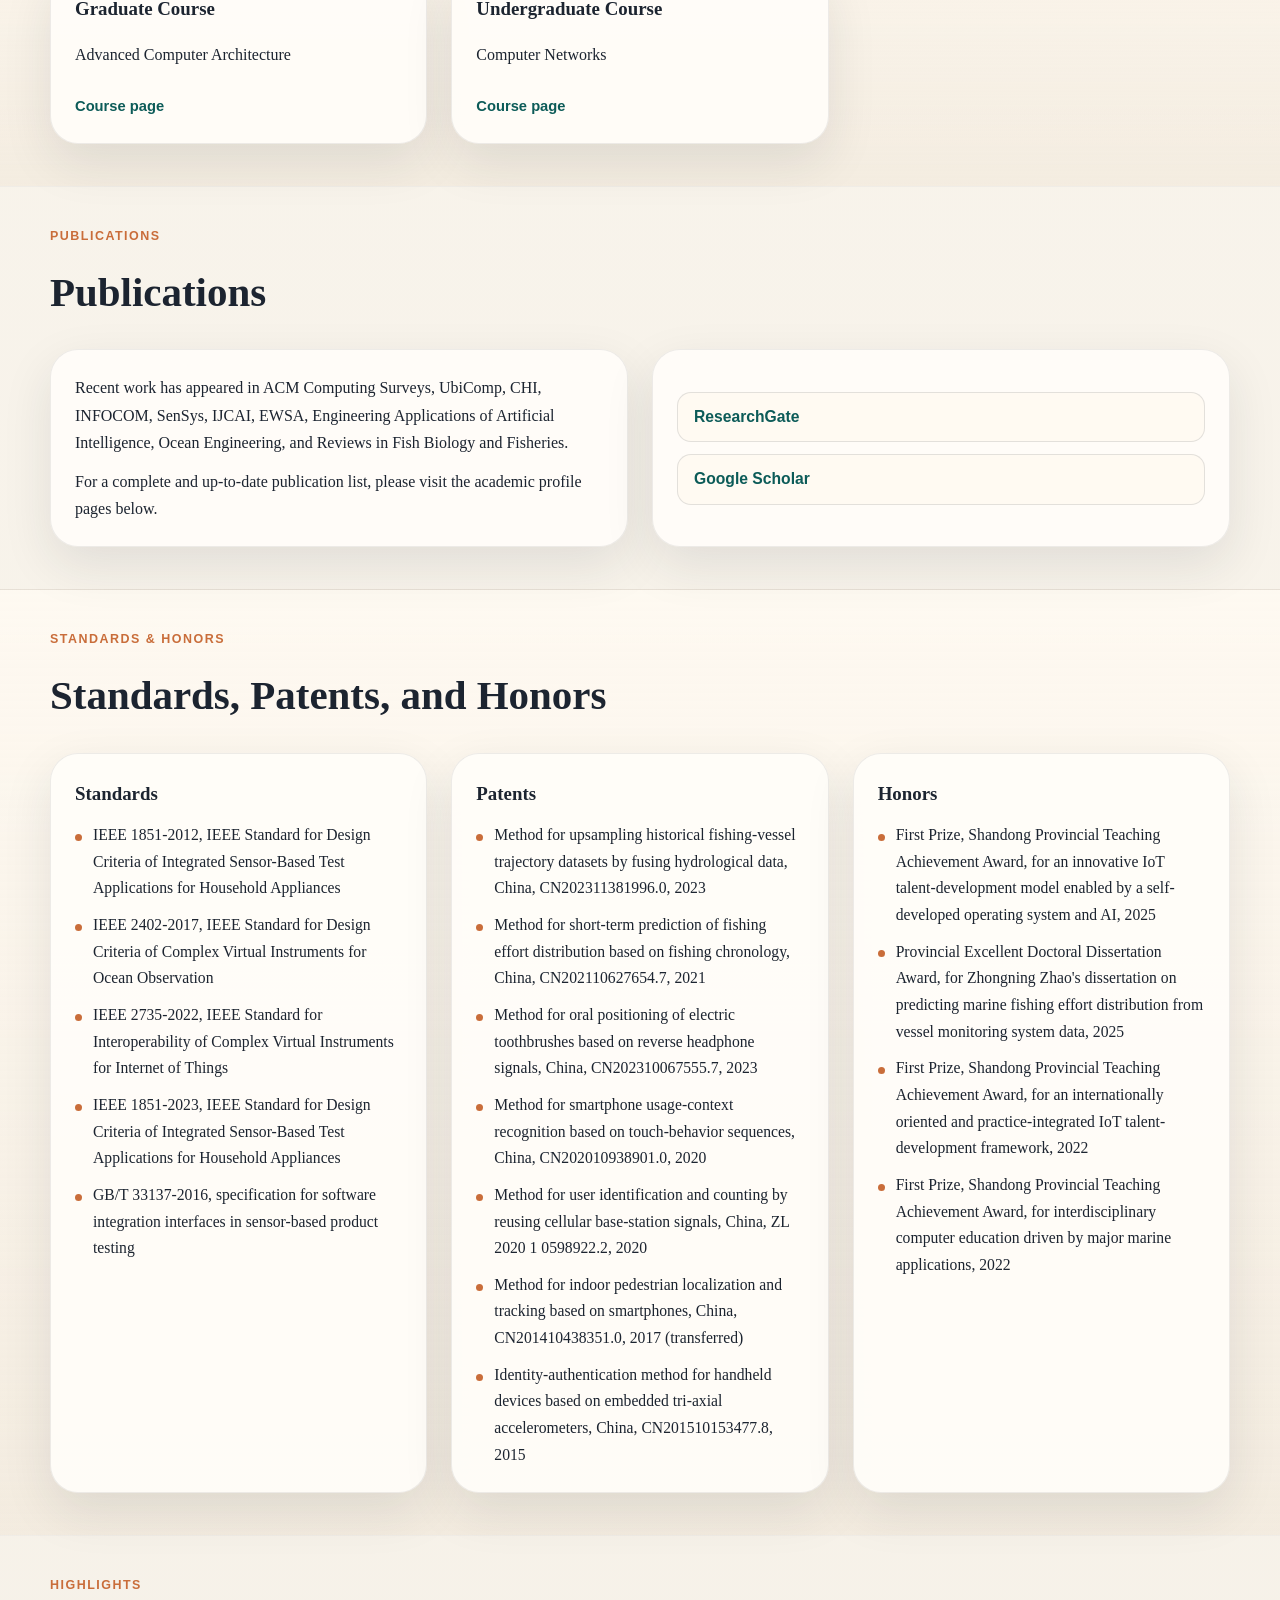
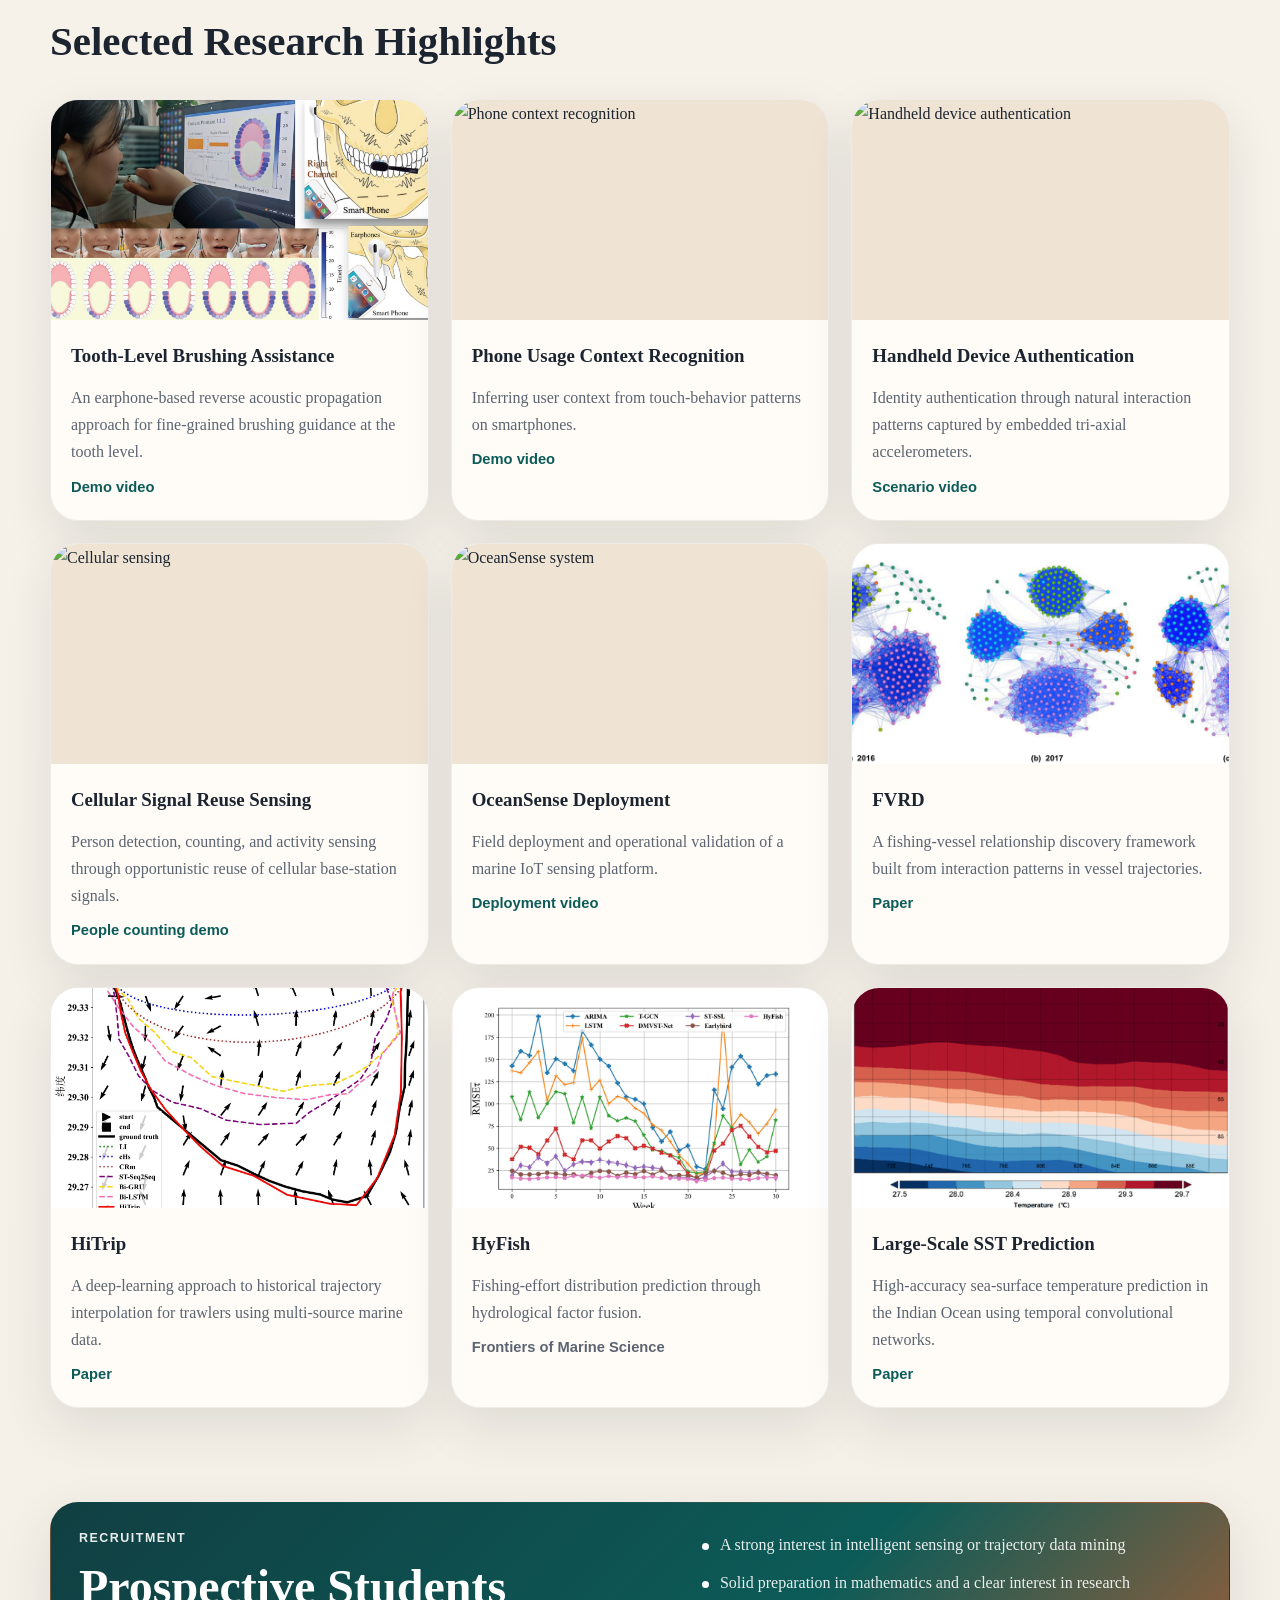
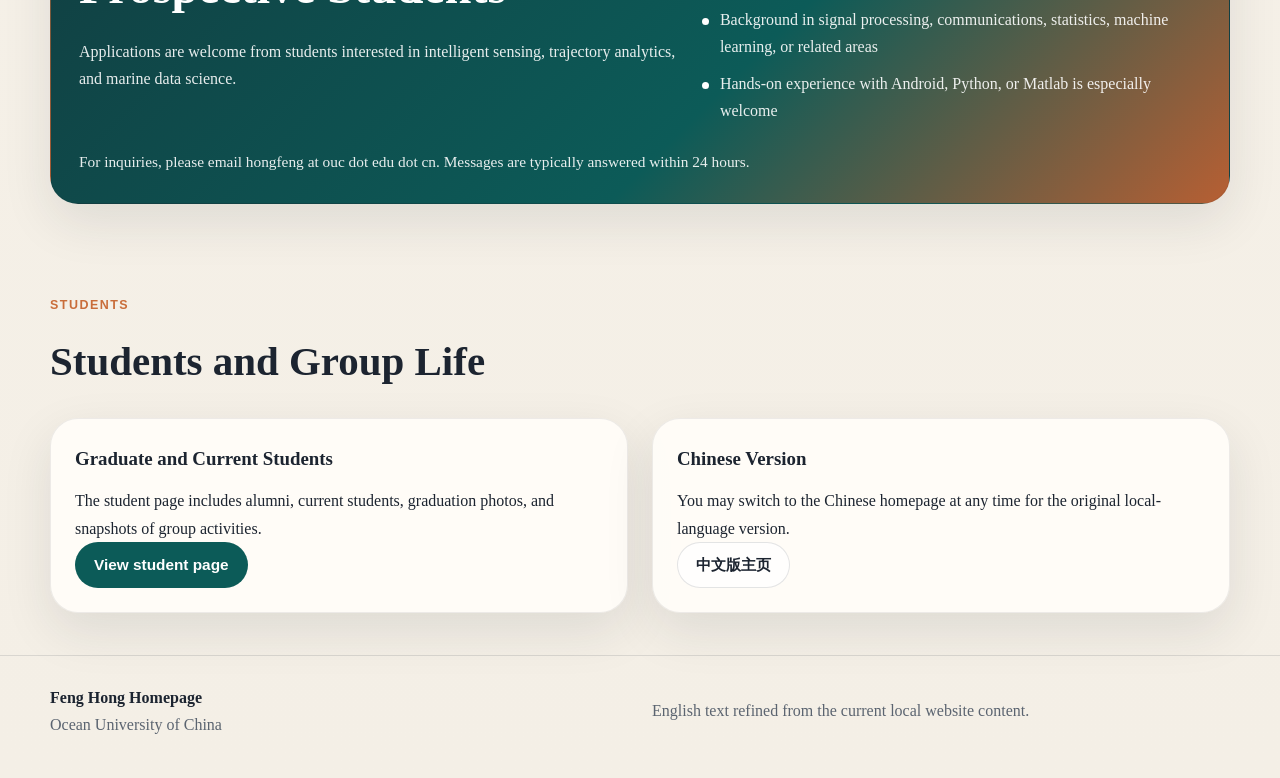
==== commit b62b0a32: "Add 2026 student student photos to People page & a new poject to index.html" ====
--- a/index-eng.html
+++ b/index-eng.html
@@ -134,6 +134,7 @@
         </div>
         <div class="content-card">
           <ul class="stack-list">
+            <li>2027/01 - 2030/12, NSFC General Program, research on the evolution mechanism and long-term prediction of fishing vessel trajectories under the constraints of marine environmental drivers and fleet formation coordination, principal investigator</li>
             <li>2024/12 - 2027/11, National Key R&amp;D Program of China, subproject on dynamic interconnection and intelligent management of multi-domain and multi-layer resources, co-investigator (ranked 2nd)</li>
             <li>2020/01 - 2023/12, NSFC General Program, big-data-driven prediction of marine fishing effort distribution based on vessel monitoring systems, principal investigator</li>
             <li>2017/01 - 2020/06, Open Fund of the Pilot National Laboratory for Marine Science and Technology, modeling and application of spatiotemporal fishery resource evolution using vessel trajectories and remote sensing data, co-investigator (ranked 2nd)</li>
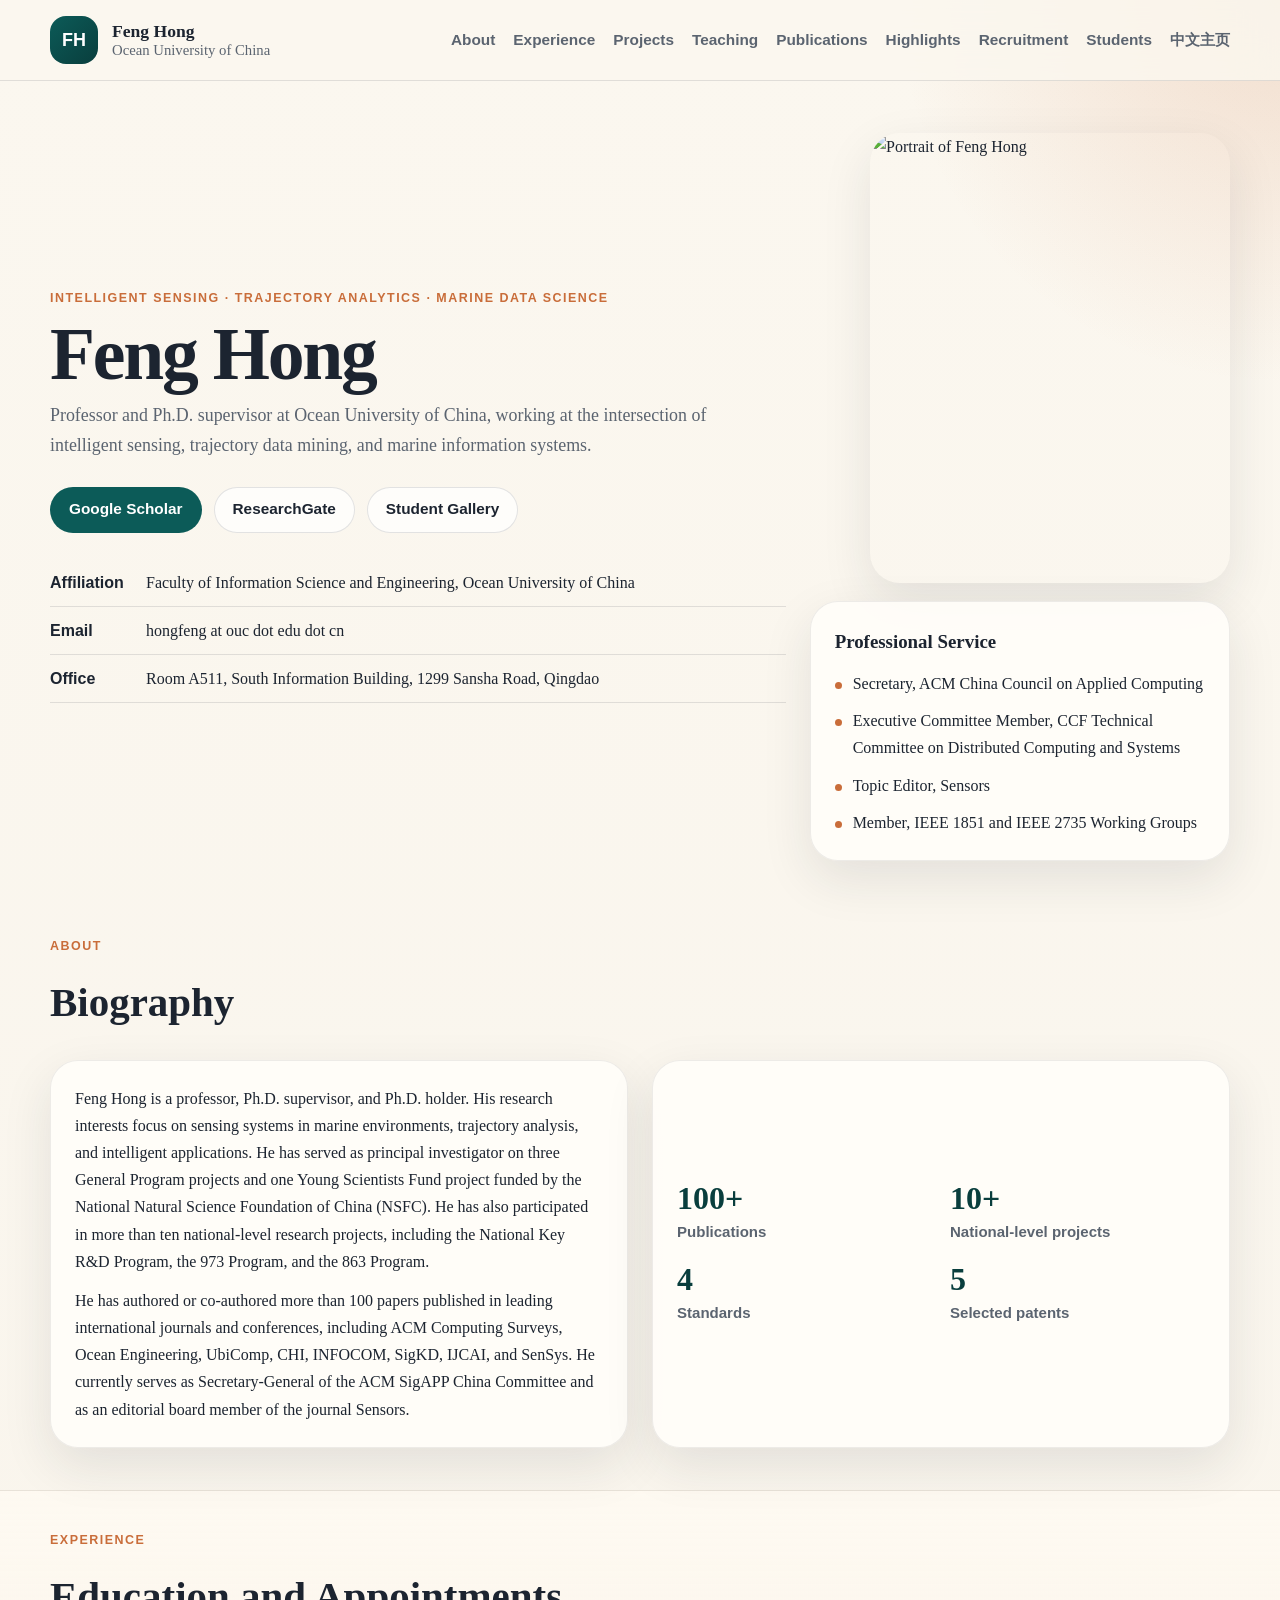
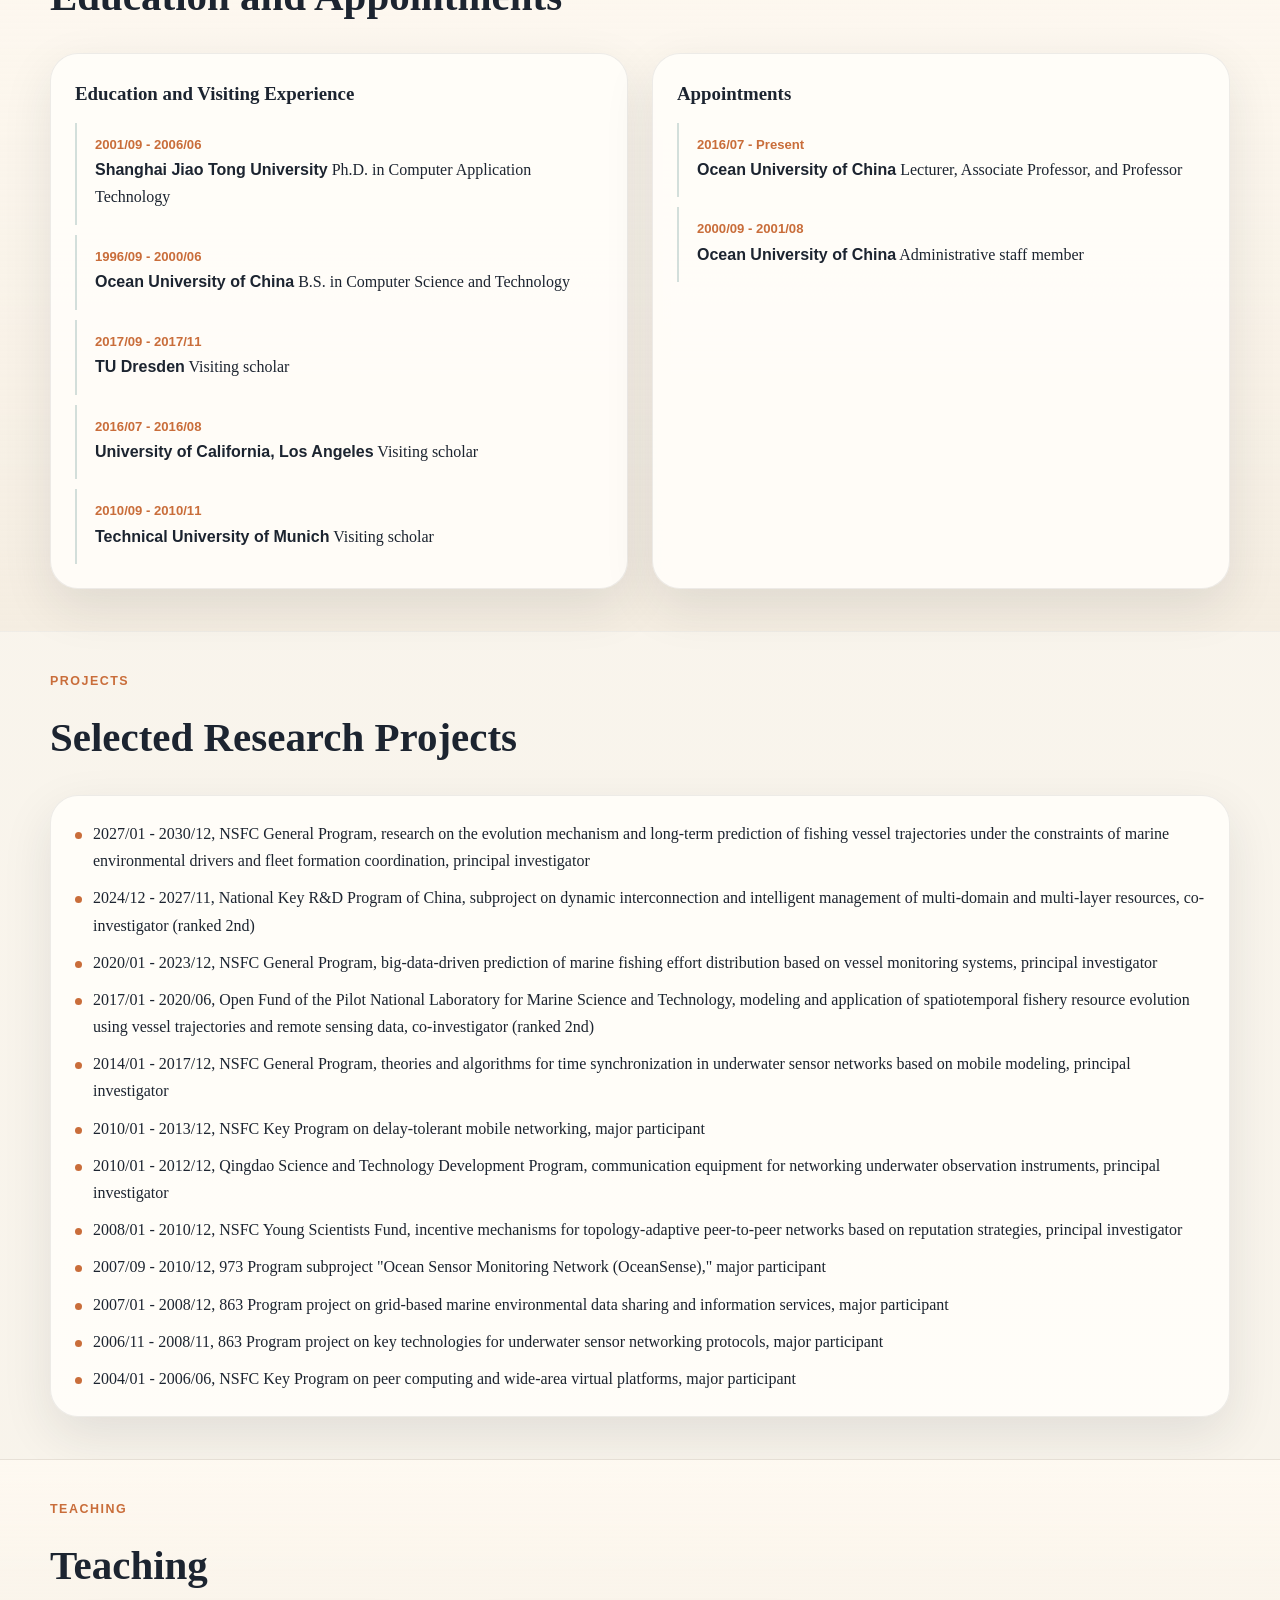
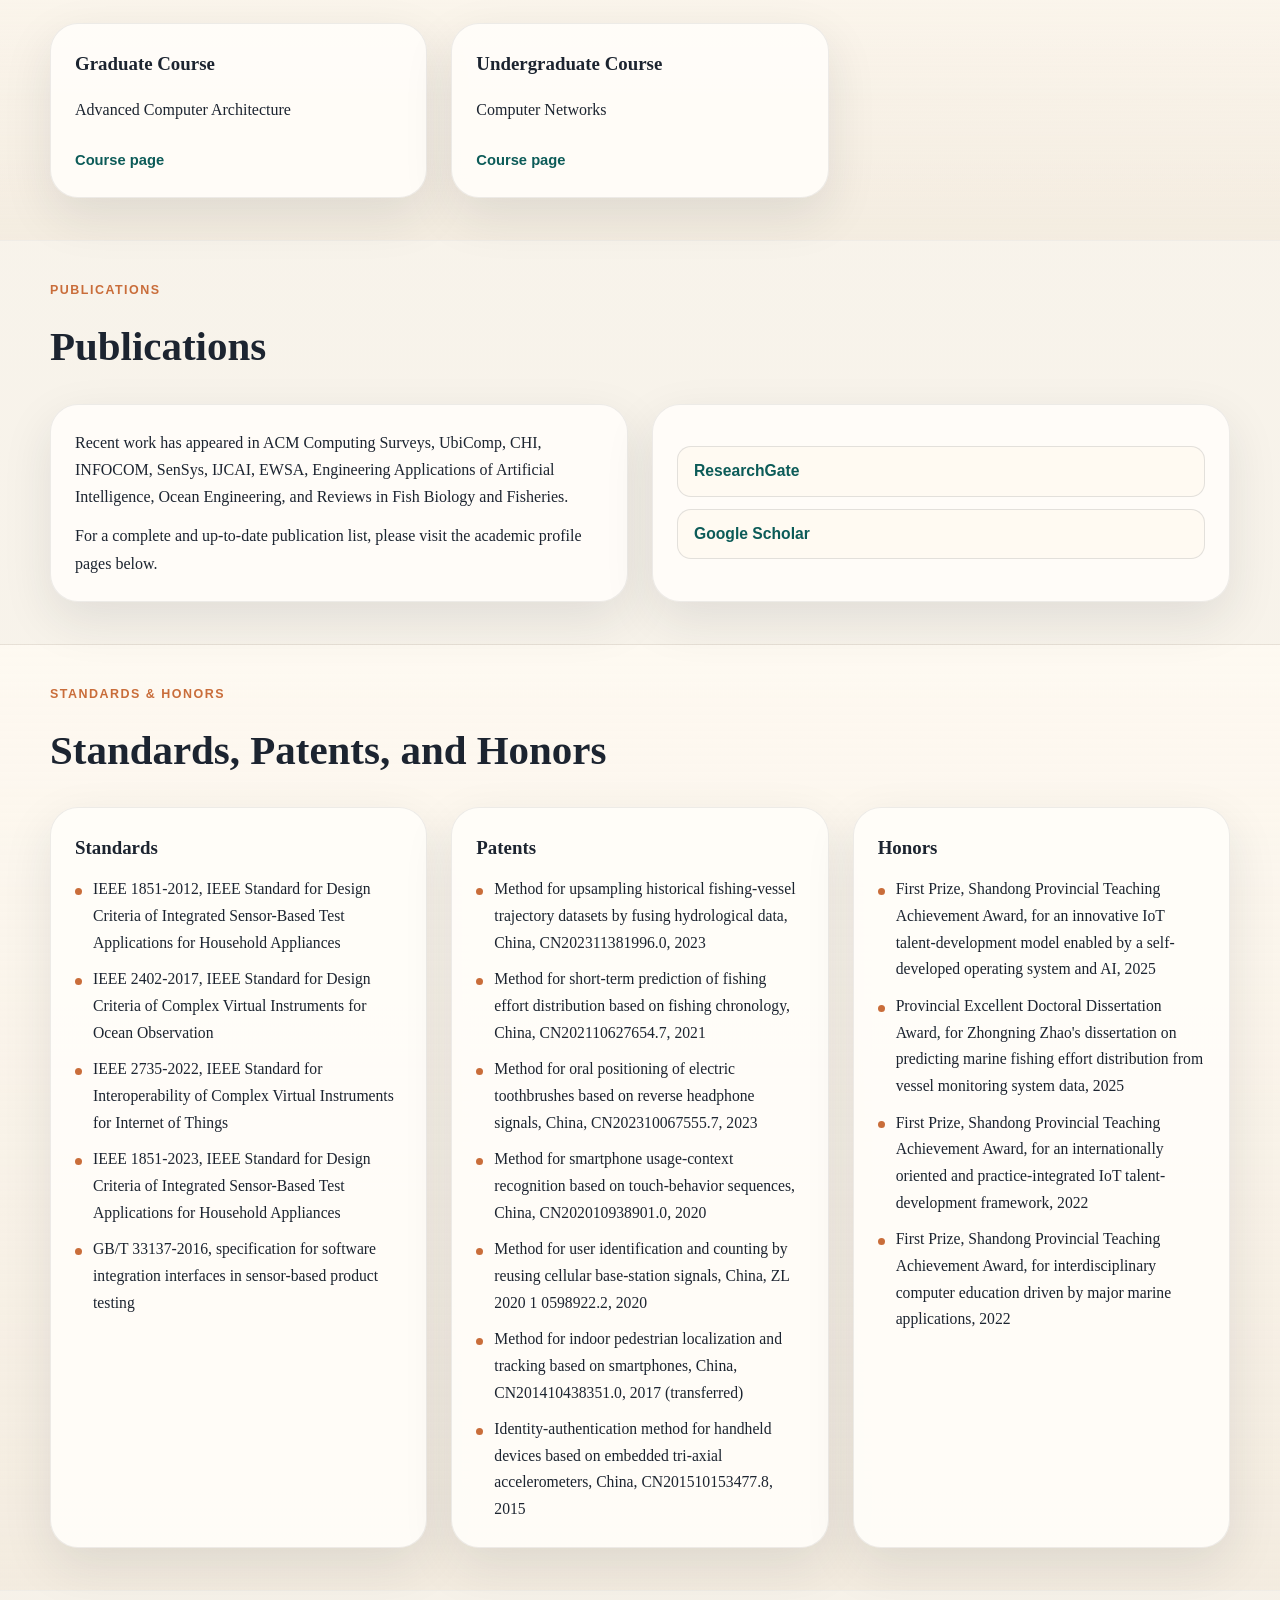
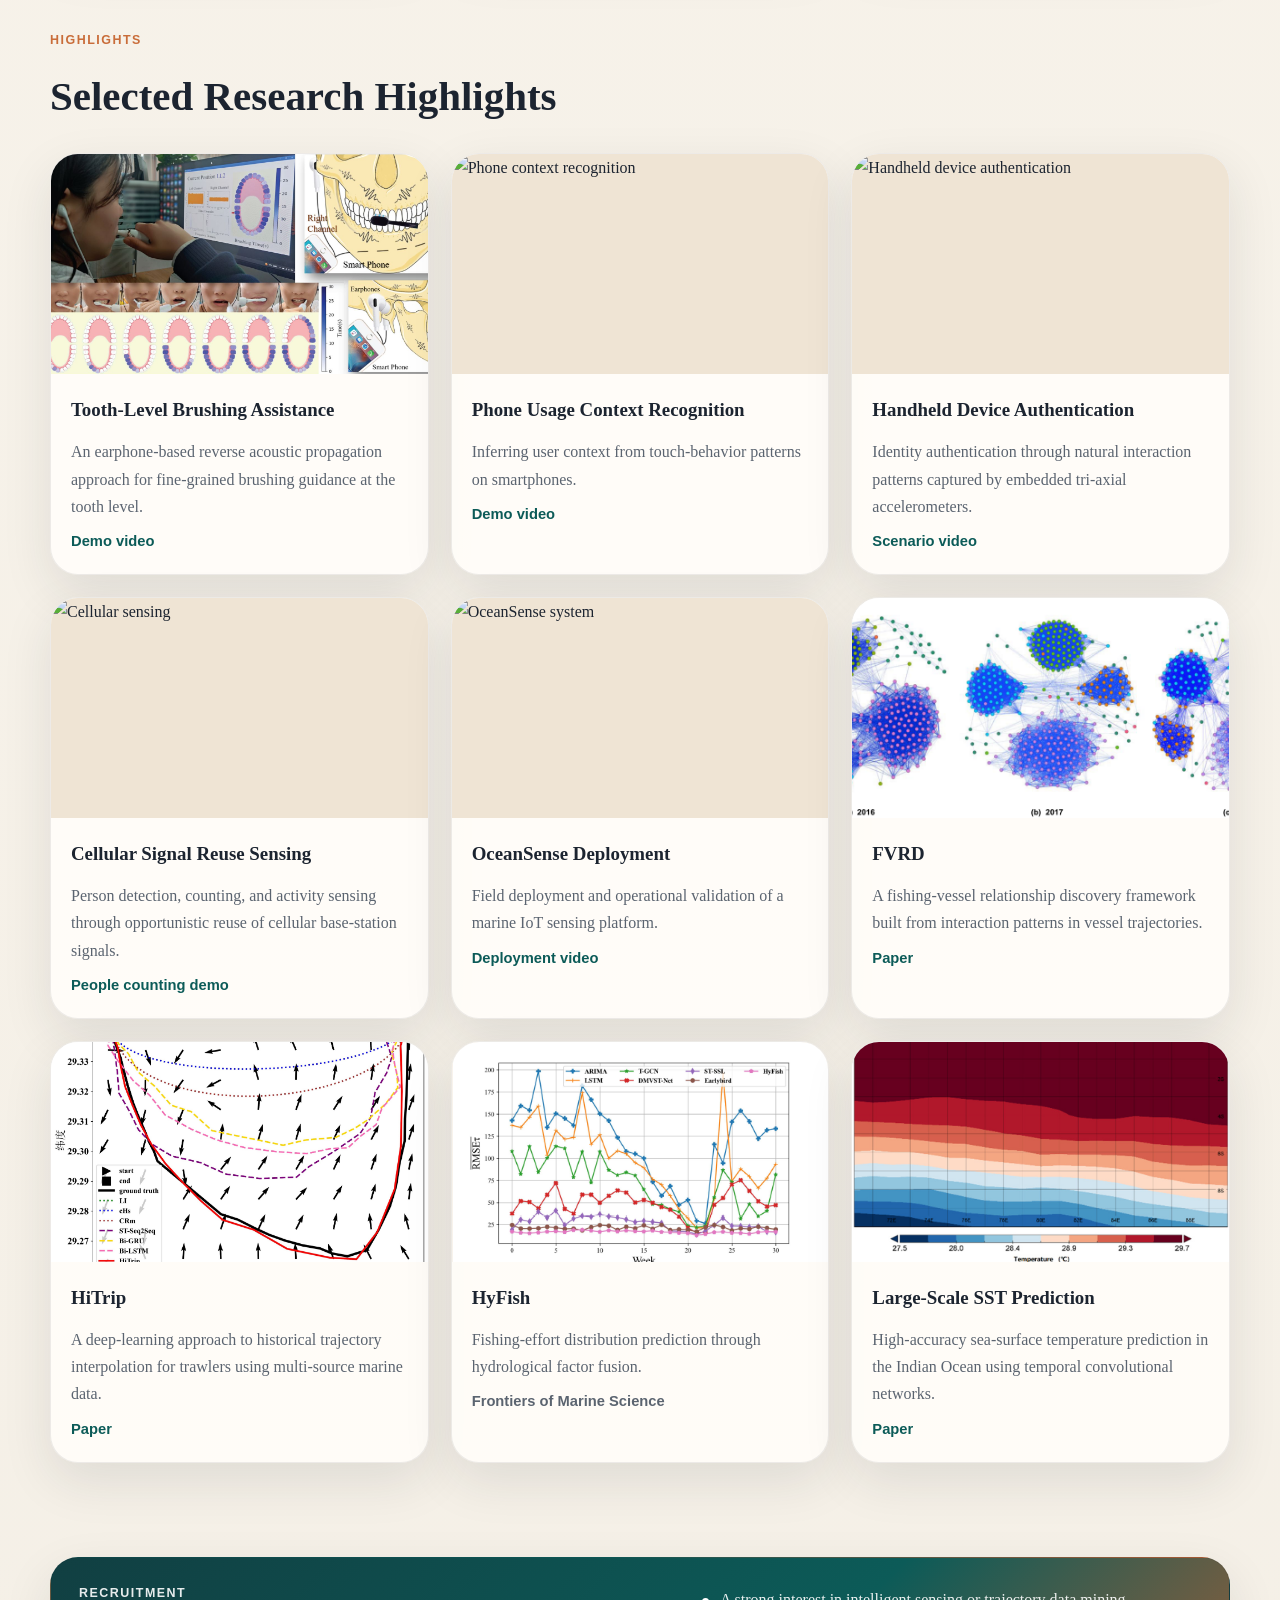
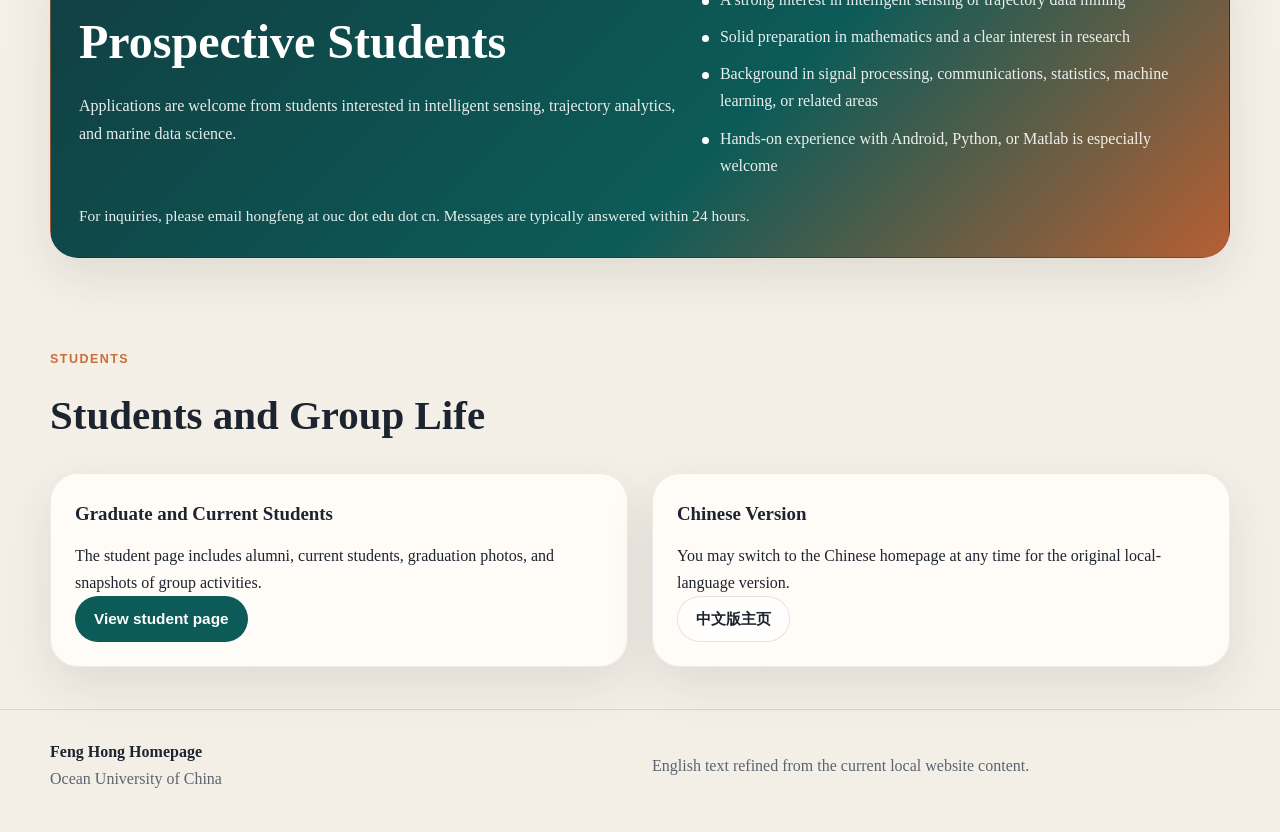
==== commit 65d35a7f: "Update index-eng.html & Add English Homepage" ====
--- a/index-eng.html
+++ b/index-eng.html
@@ -26,6 +26,7 @@
         <a href="#highlights">Highlights</a>
         <a href="#recruitment">Recruitment</a>
         <a href="#people">Students</a>
+        <a href="index.html">中文主页</a>
       </nav>
     </div>
   </header>
@@ -71,8 +72,8 @@
         </div>
         <div class="two-column">
           <div class="content-card prose-card">
-            <p>Feng Hong is a professor and Ph.D. supervisor at Ocean University of China. His research interests include intelligent sensing, trajectory data mining, and marine data analytics. He has served as principal investigator on multiple projects funded by the National Natural Science Foundation of China and has also contributed to major national research initiatives, including the National Key R&amp;D Program, the 973 Program, and the 863 Program.</p>
-            <p>He has authored or co-authored more than 100 publications in leading journals and conferences, including ACM Computing Surveys, Ocean Engineering, UbiComp, CHI, INFOCOM, SenSys, IJCAI, EWSA, and Engineering Applications of Artificial Intelligence.</p>
+            <p>Feng Hong is a professor, Ph.D. supervisor, and Ph.D. holder. His research interests focus on sensing systems in marine environments, trajectory analysis, and intelligent applications. He has served as principal investigator on three General Program projects and one Young Scientists Fund project funded by the National Natural Science Foundation of China (NSFC). He has also participated in more than ten national-level research projects, including the National Key R&D Program, the 973 Program, and the 863 Program.</p>
+            <p>He has authored or co-authored more than 100 papers published in leading international journals and conferences, including ACM Computing Surveys, Ocean Engineering, UbiComp, CHI, INFOCOM, SigKD, IJCAI, and SenSys. He currently serves as Secretary-General of the ACM SigAPP China Committee and as an editorial board member of the journal Sensors.</p>
           </div>
           <div class="content-card metric-card">
             <div class="metric-grid">
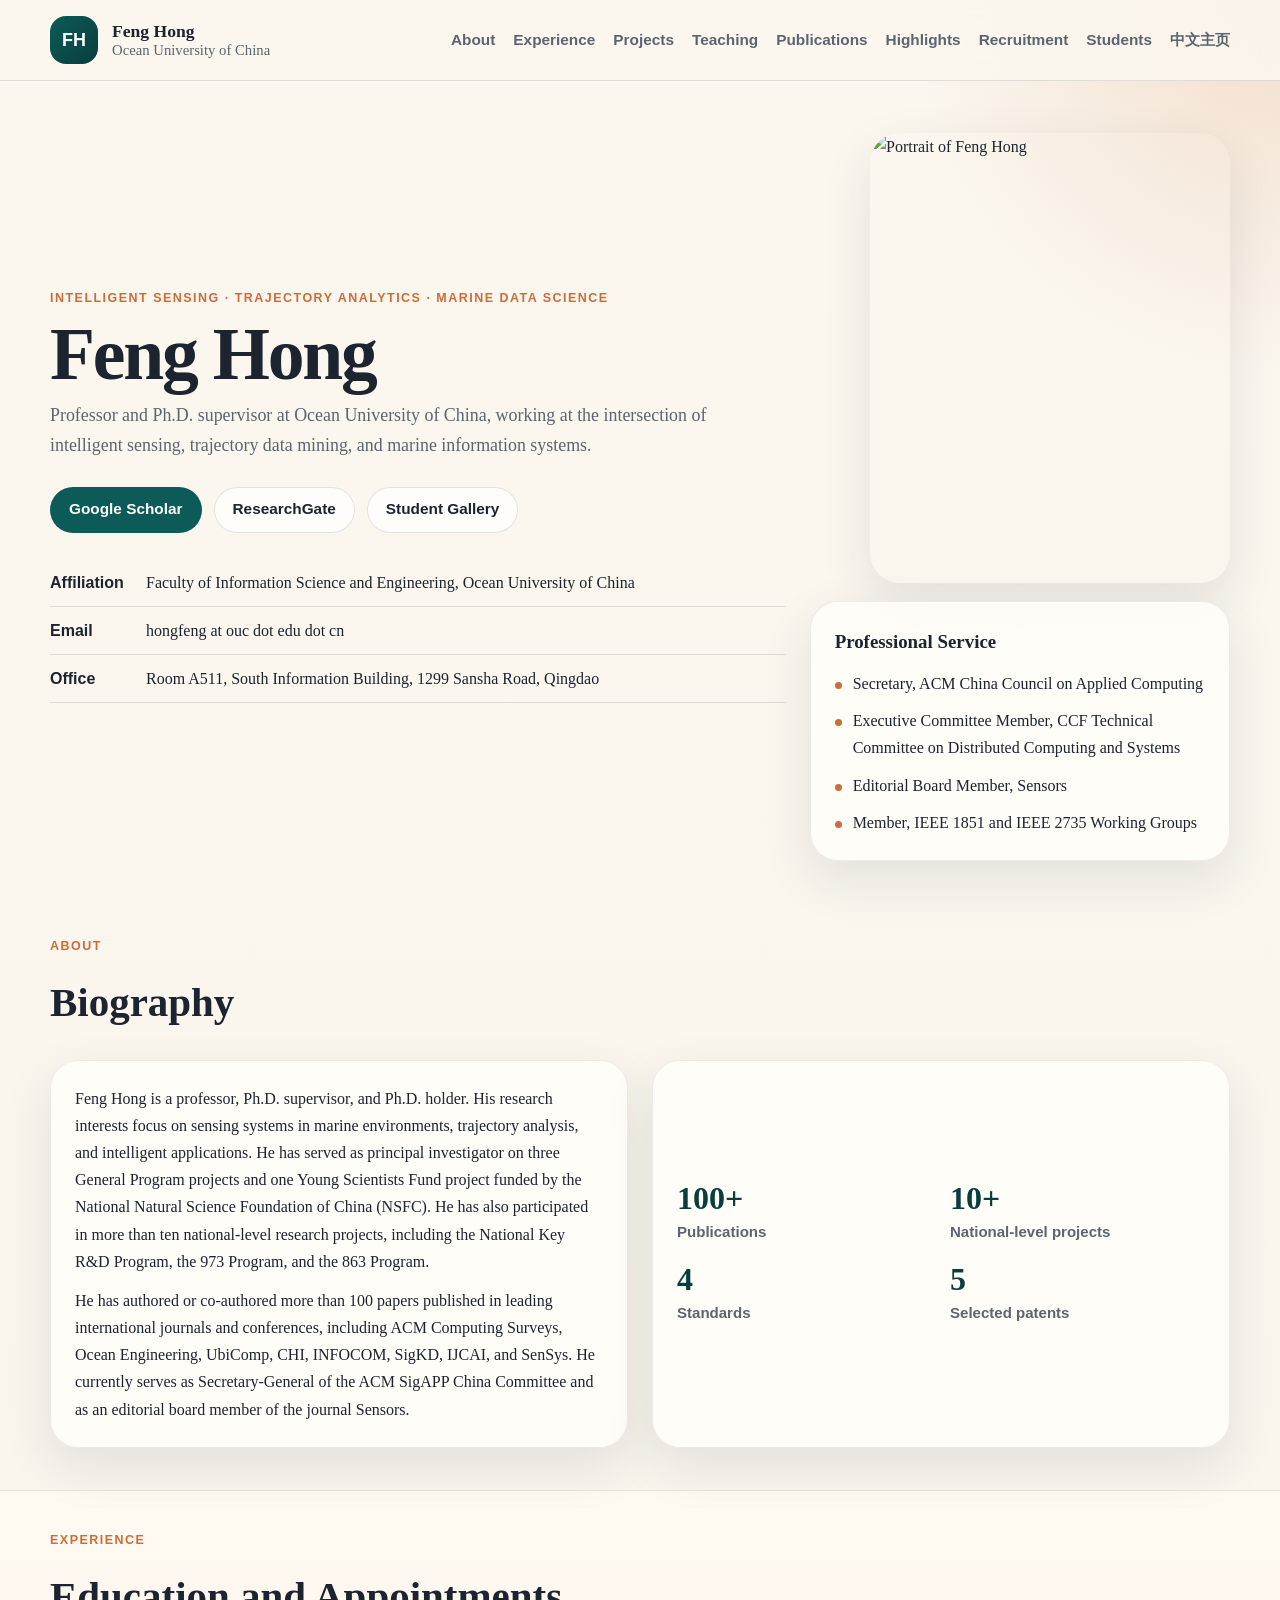
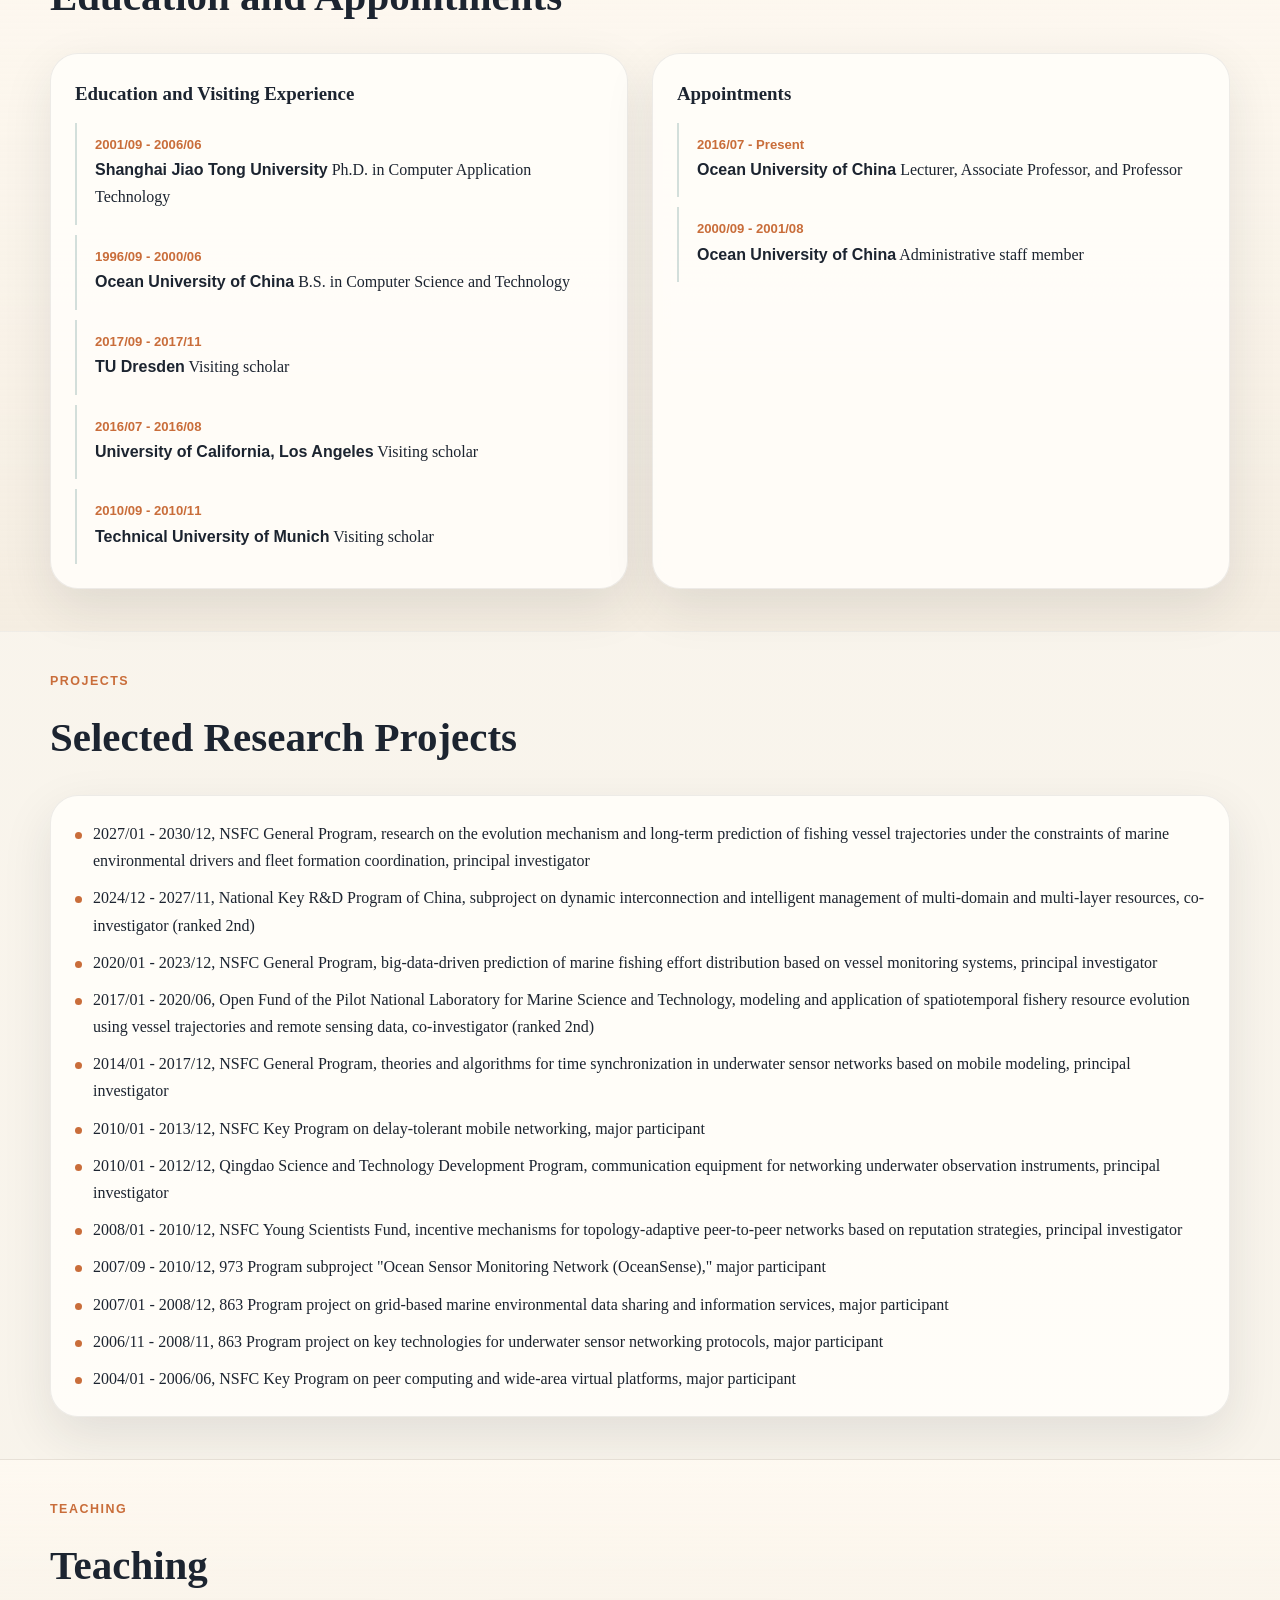
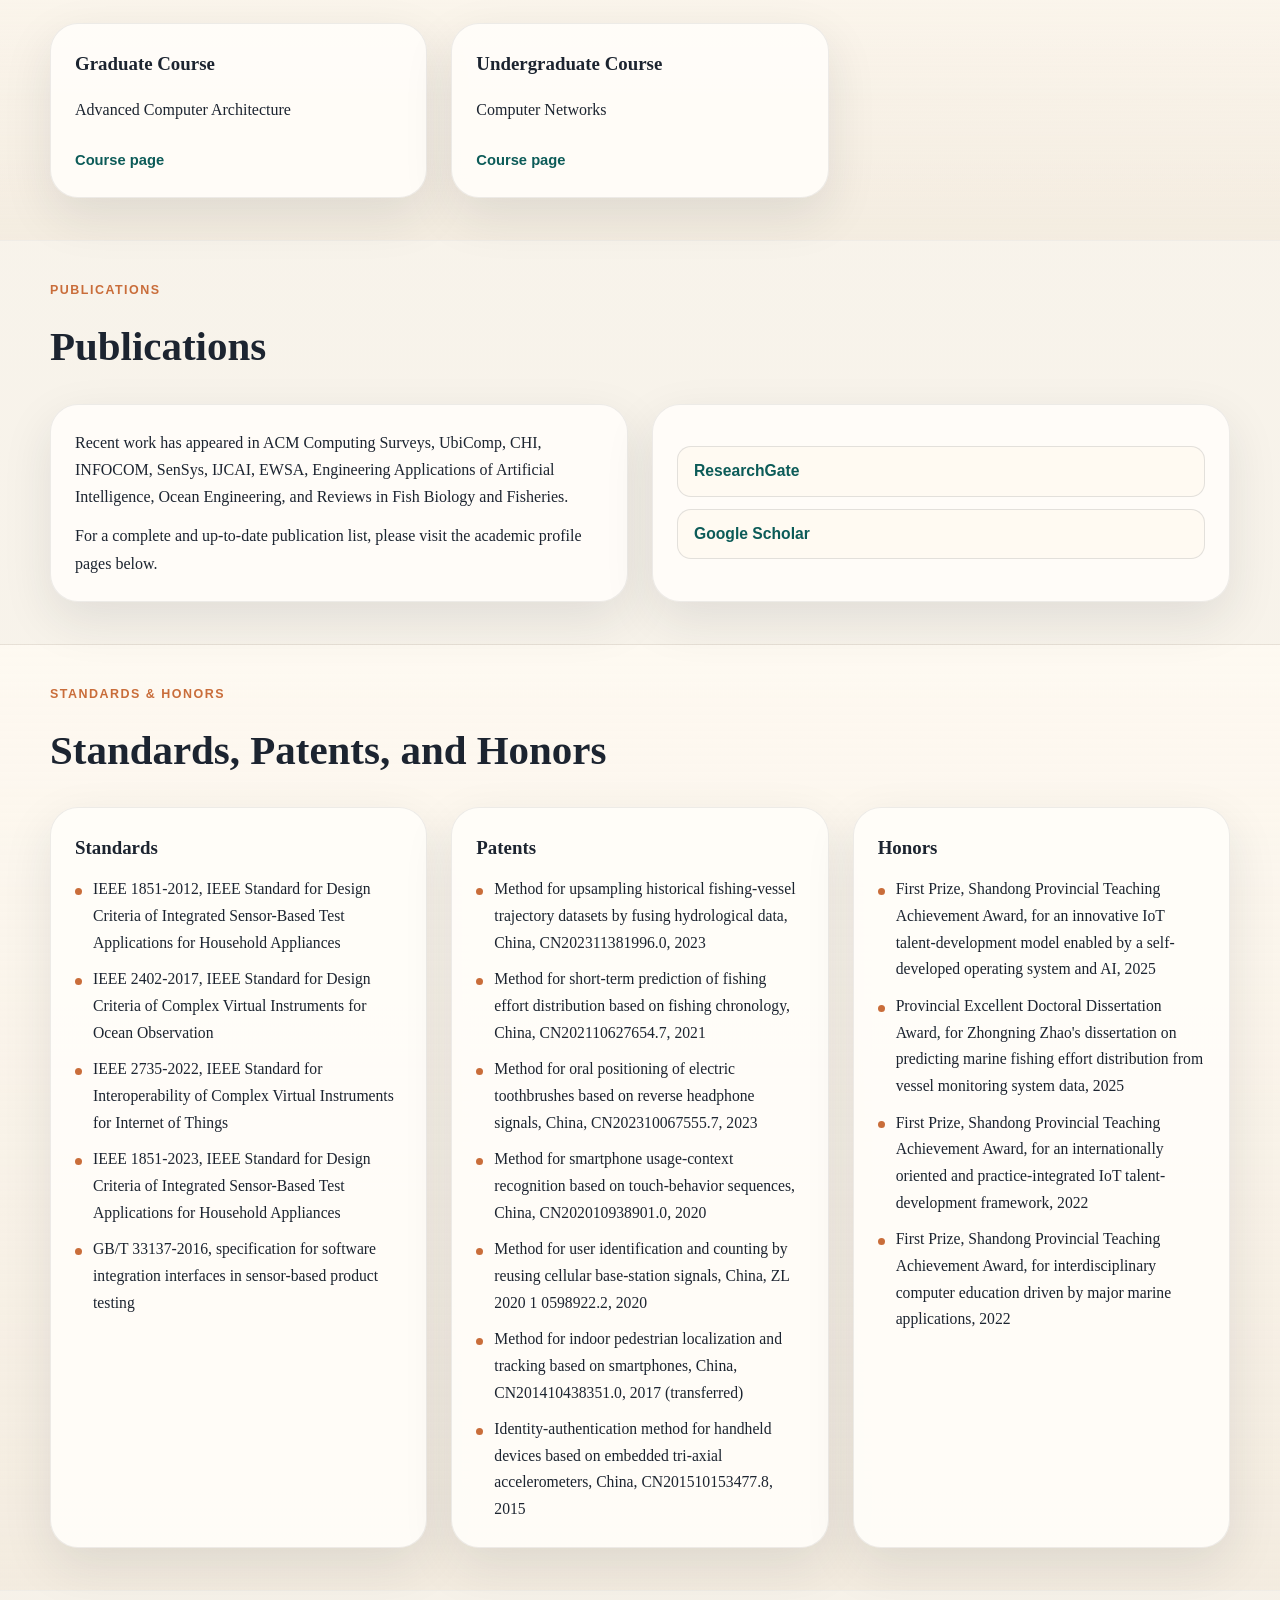
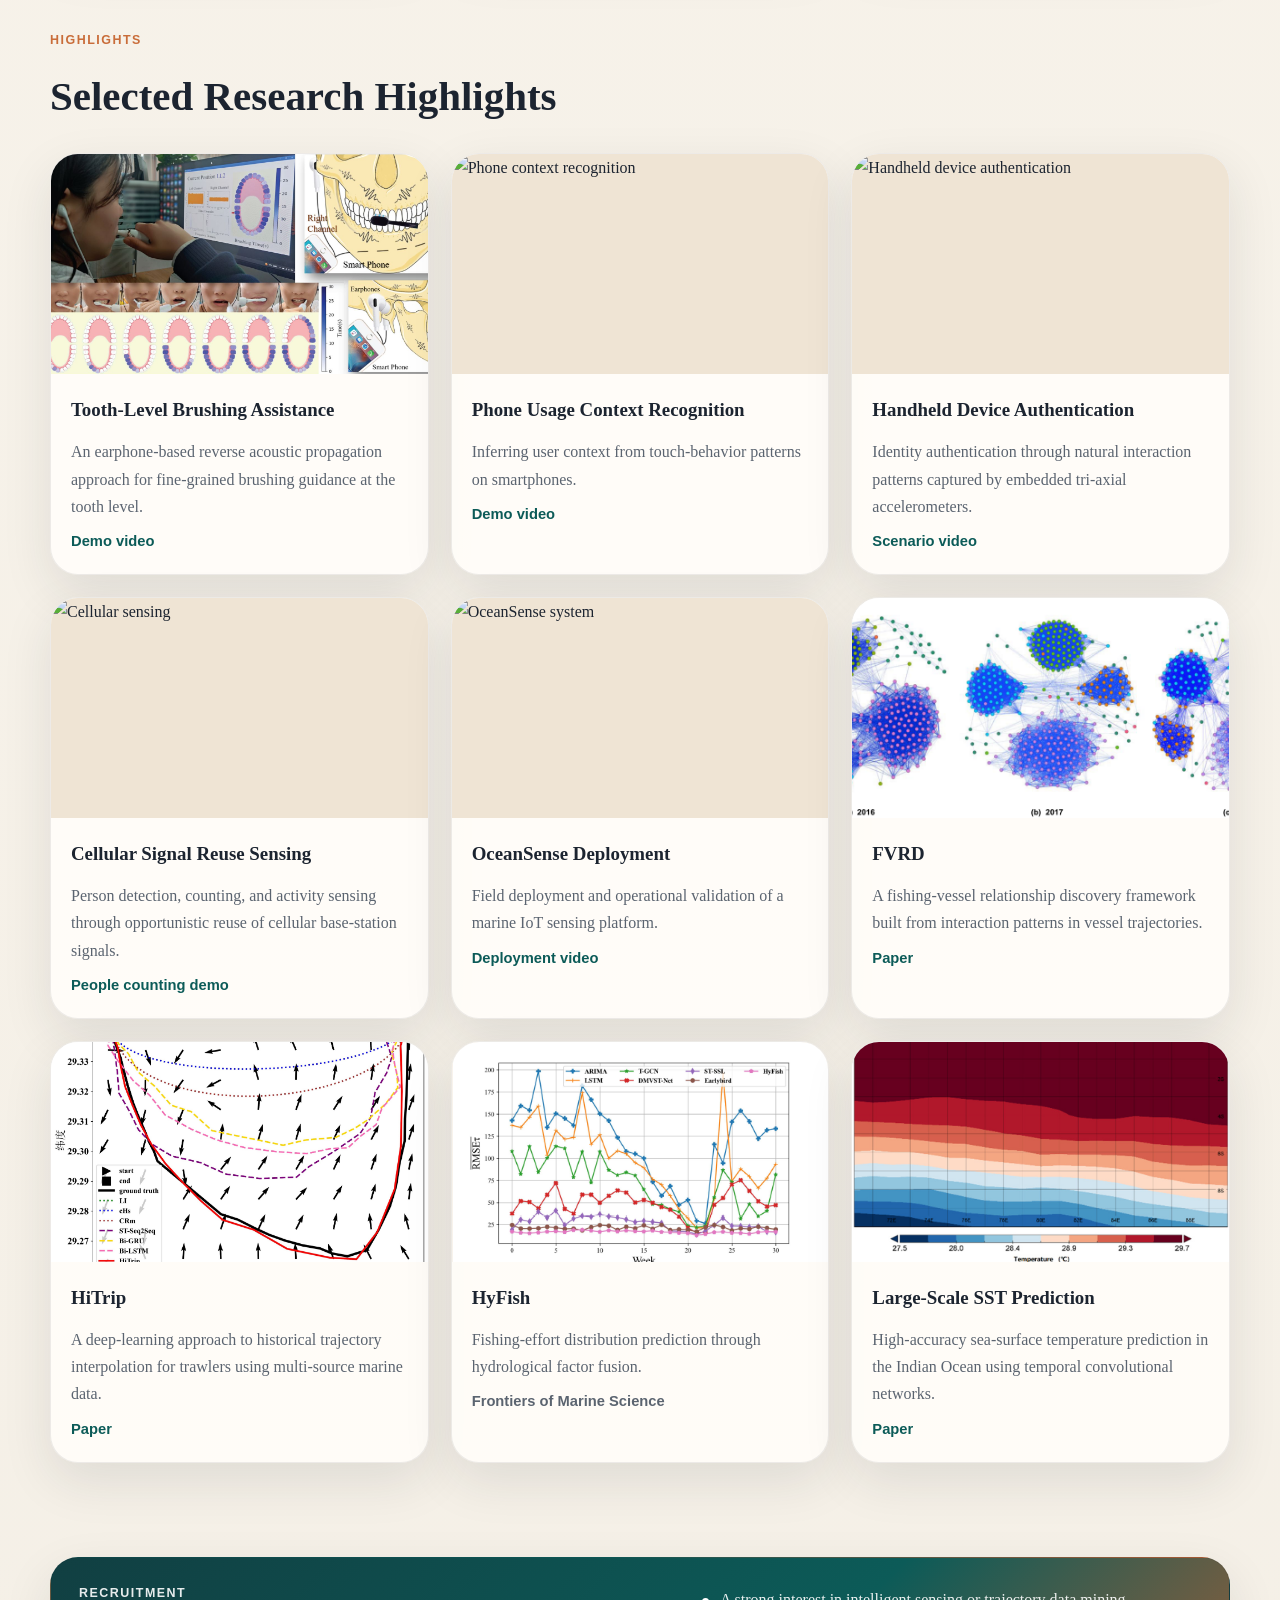
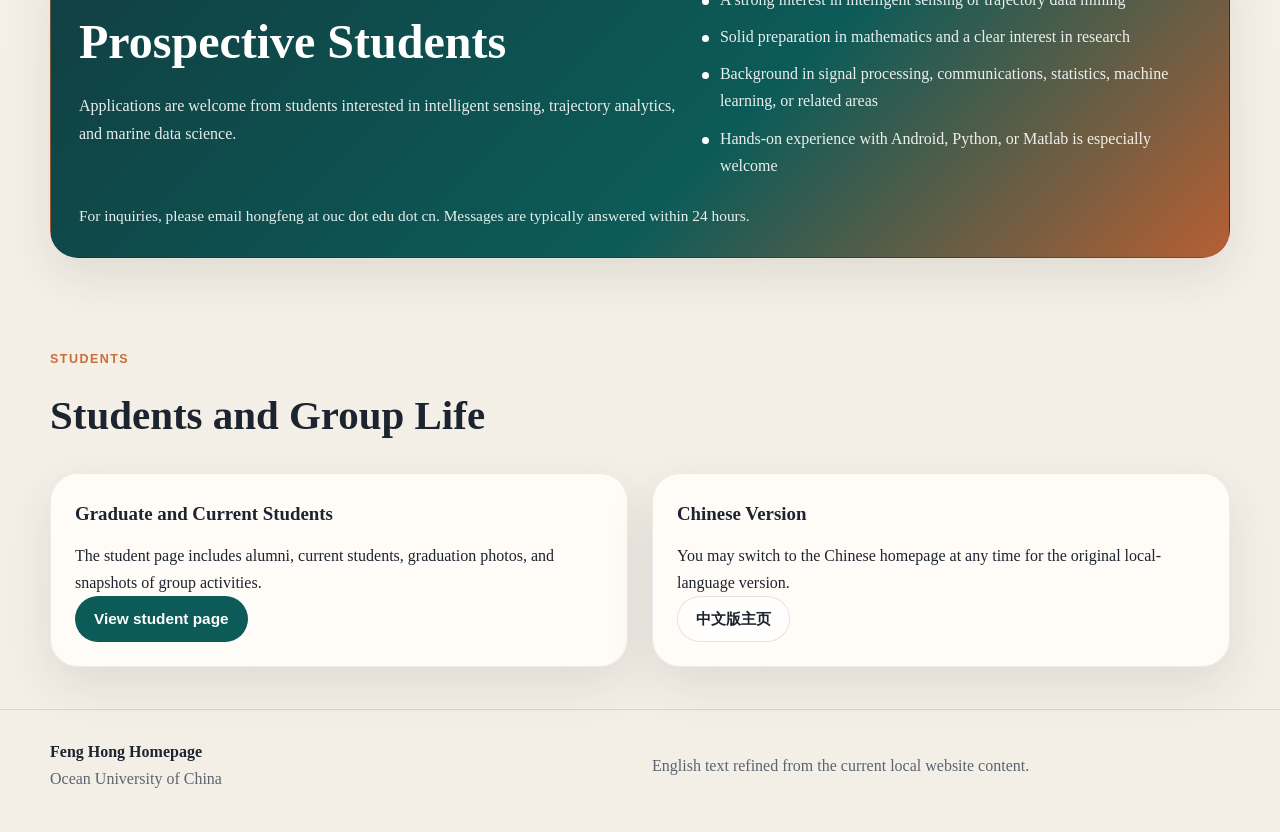
==== commit 67ae2cfe: "Update index.html & index-eng,html" ====
--- a/index-eng.html
+++ b/index-eng.html
@@ -56,7 +56,7 @@
             <ul class="tag-list">
               <li>Secretary, ACM China Council on Applied Computing</li>
               <li>Executive Committee Member, CCF Technical Committee on Distributed Computing and Systems</li>
-              <li>Topic Editor, Sensors</li>
+              <li>Editorial Board Member, Sensors</li>
               <li>Member, IEEE 1851 and IEEE 2735 Working Groups</li>
             </ul>
           </div>
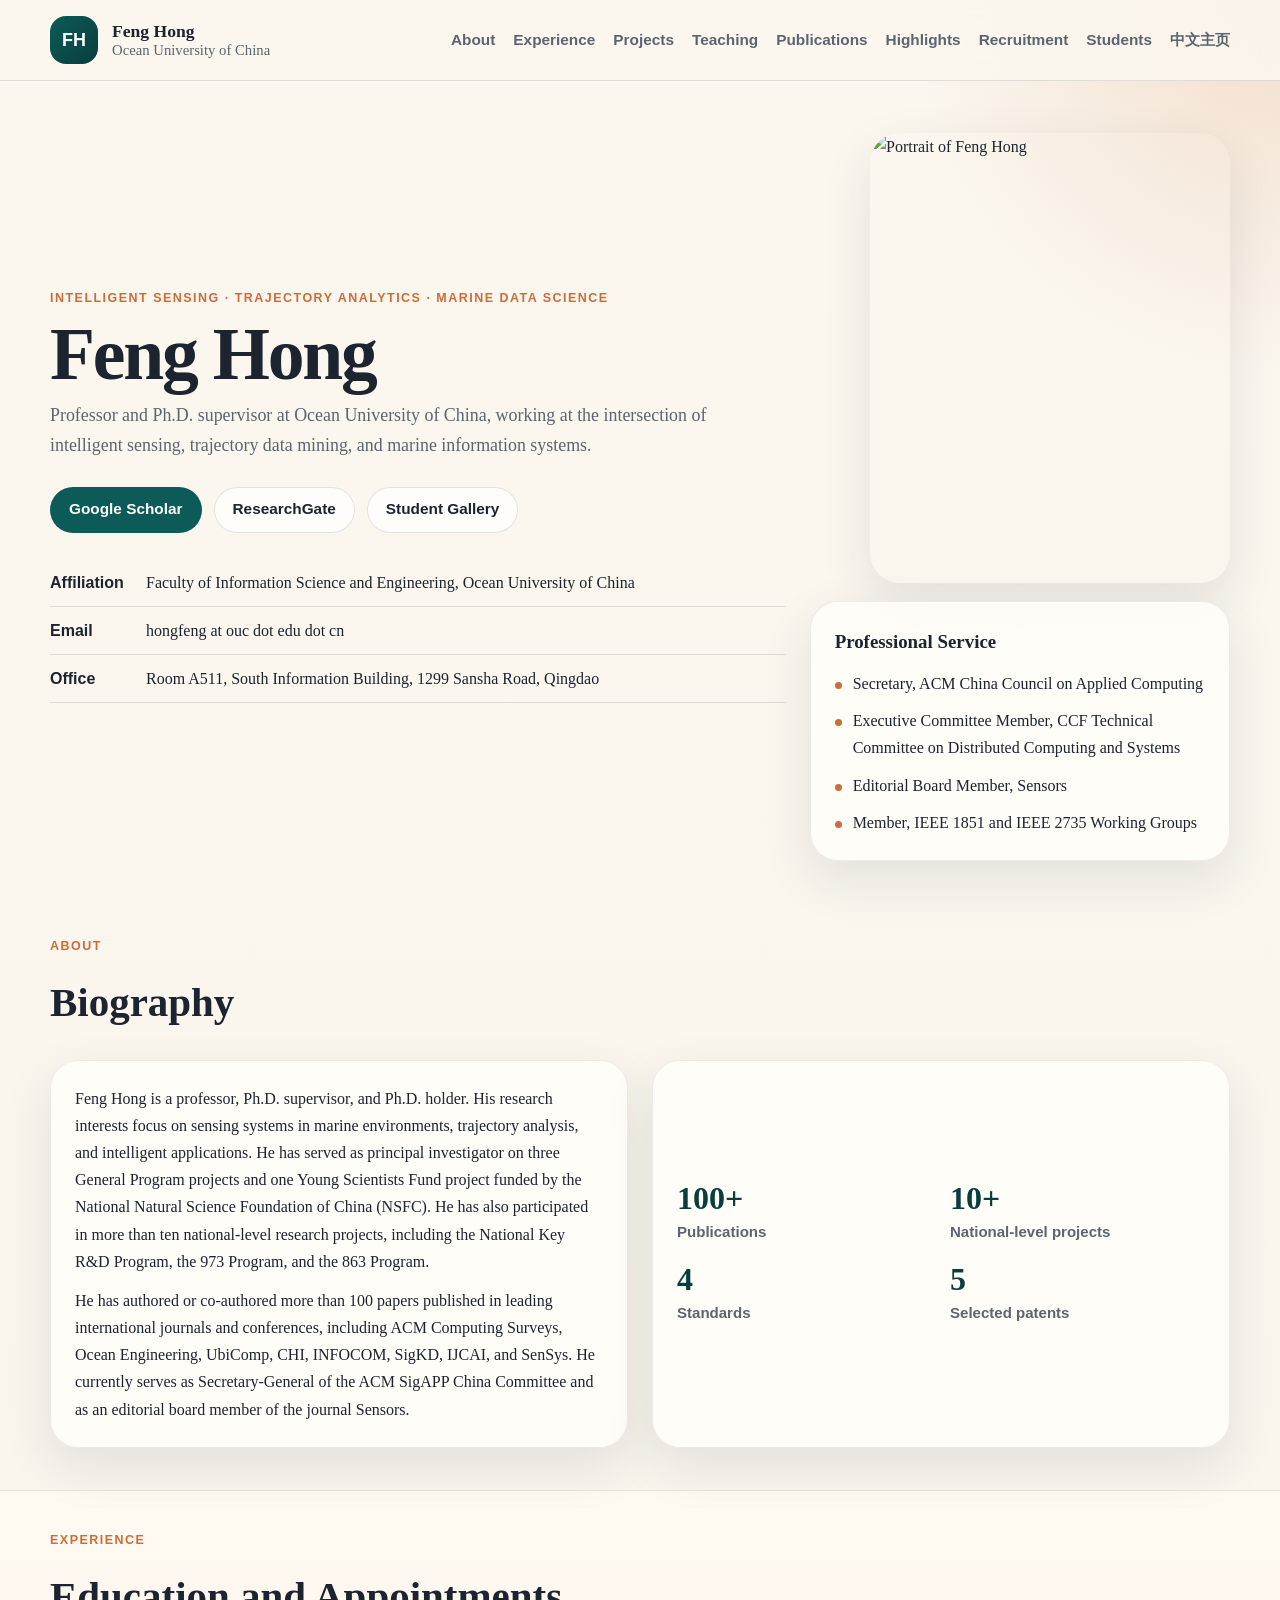
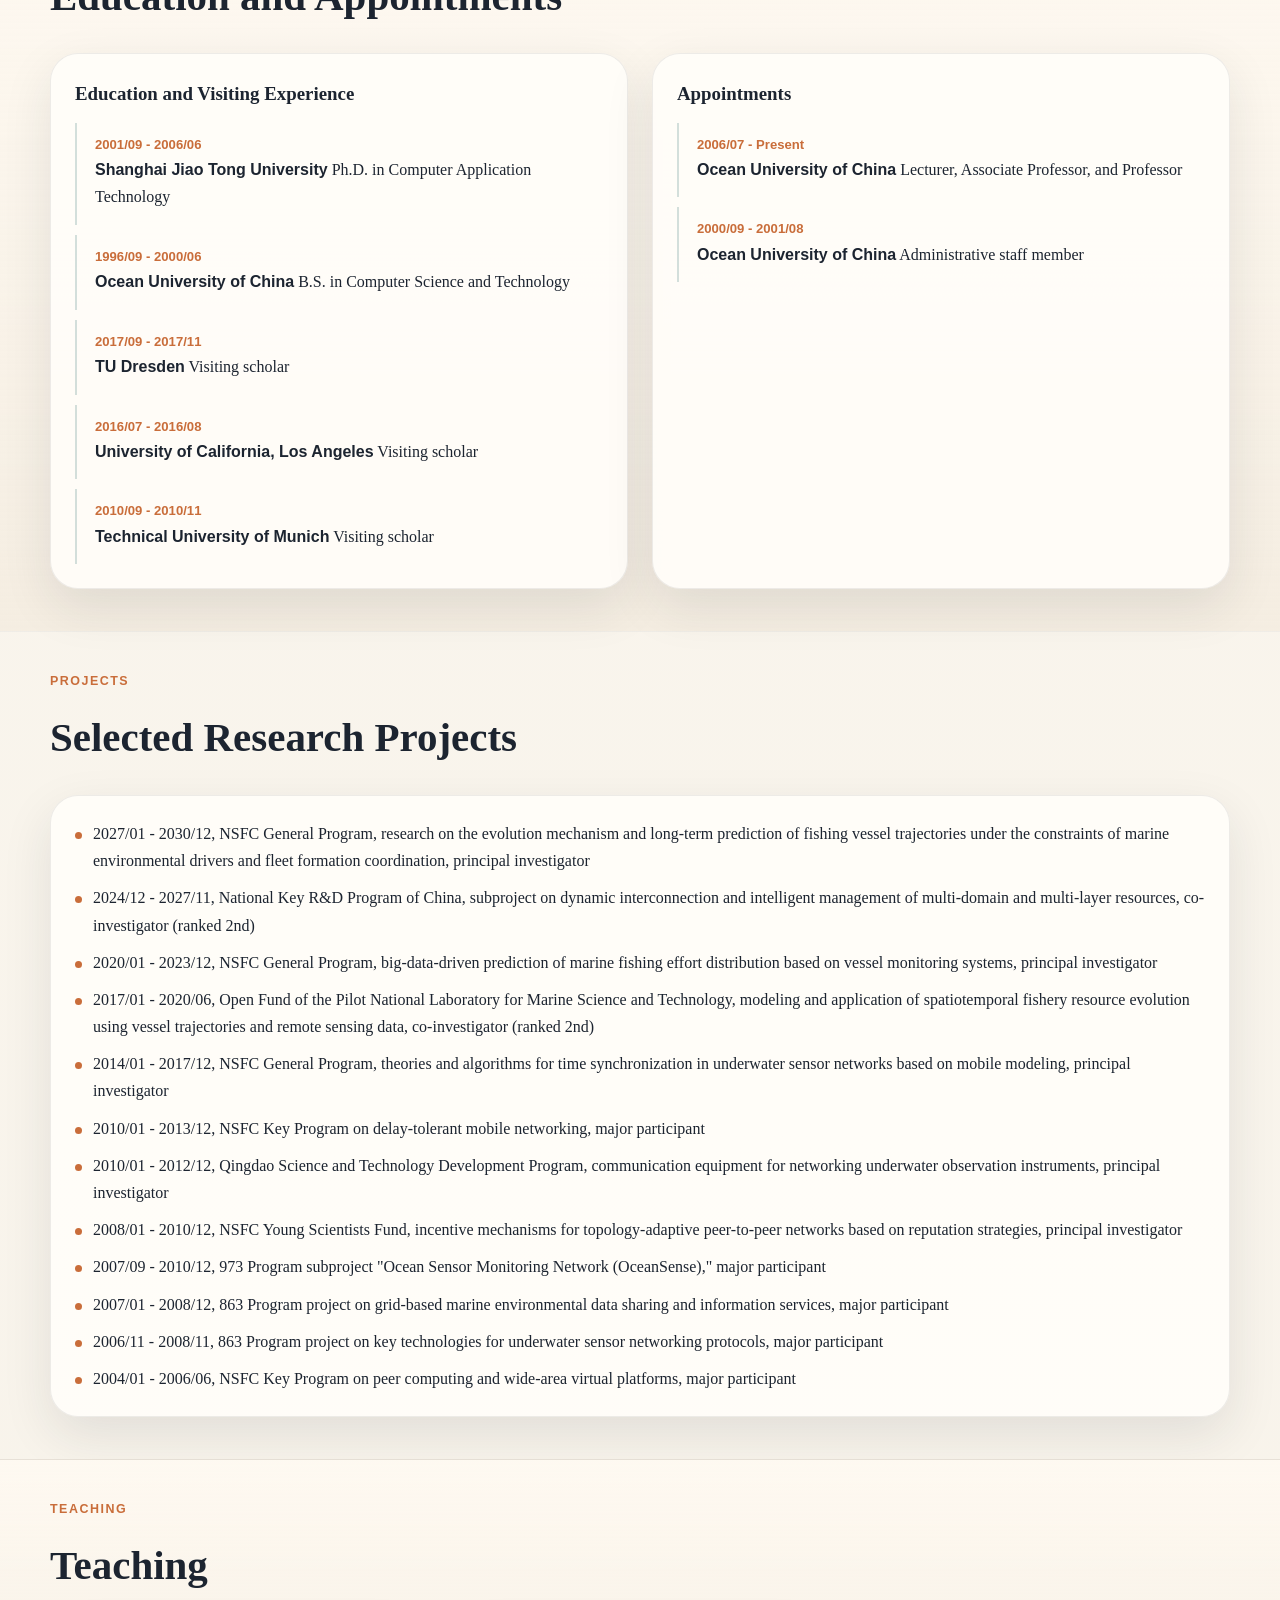
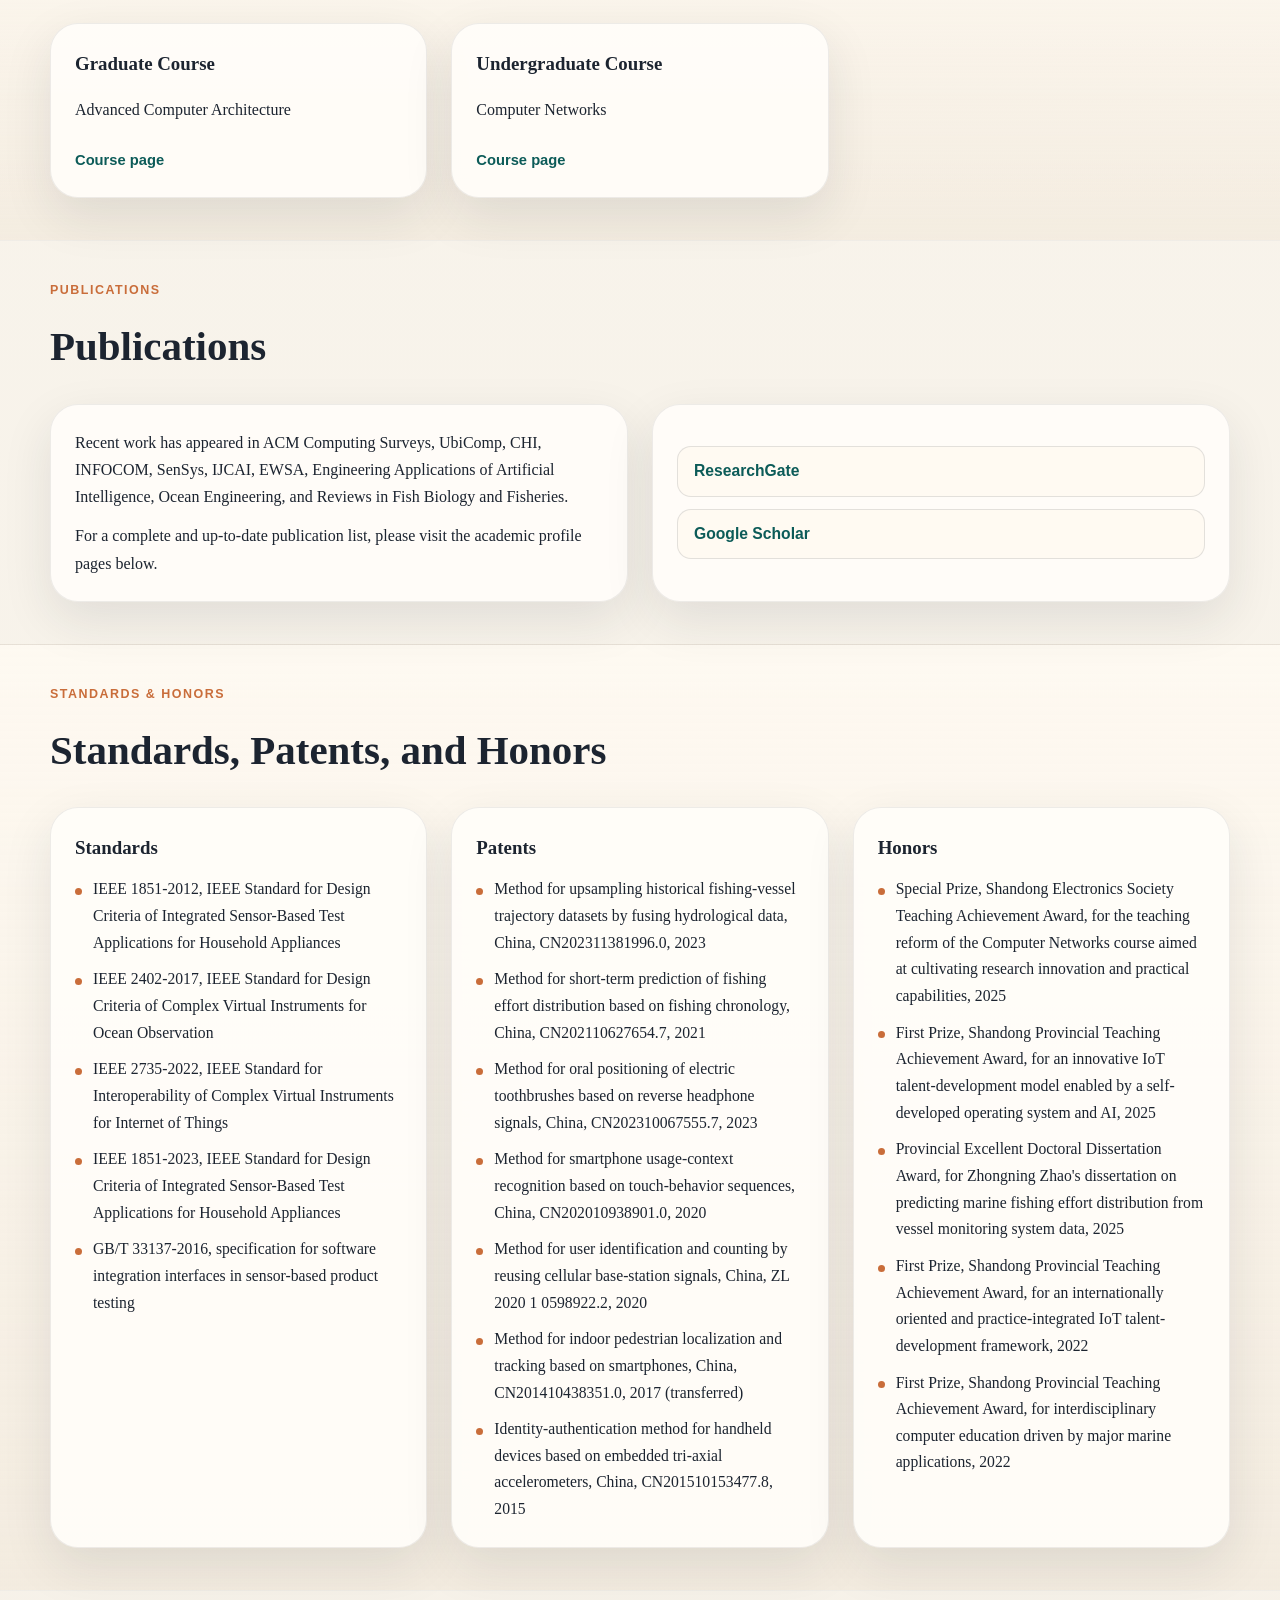
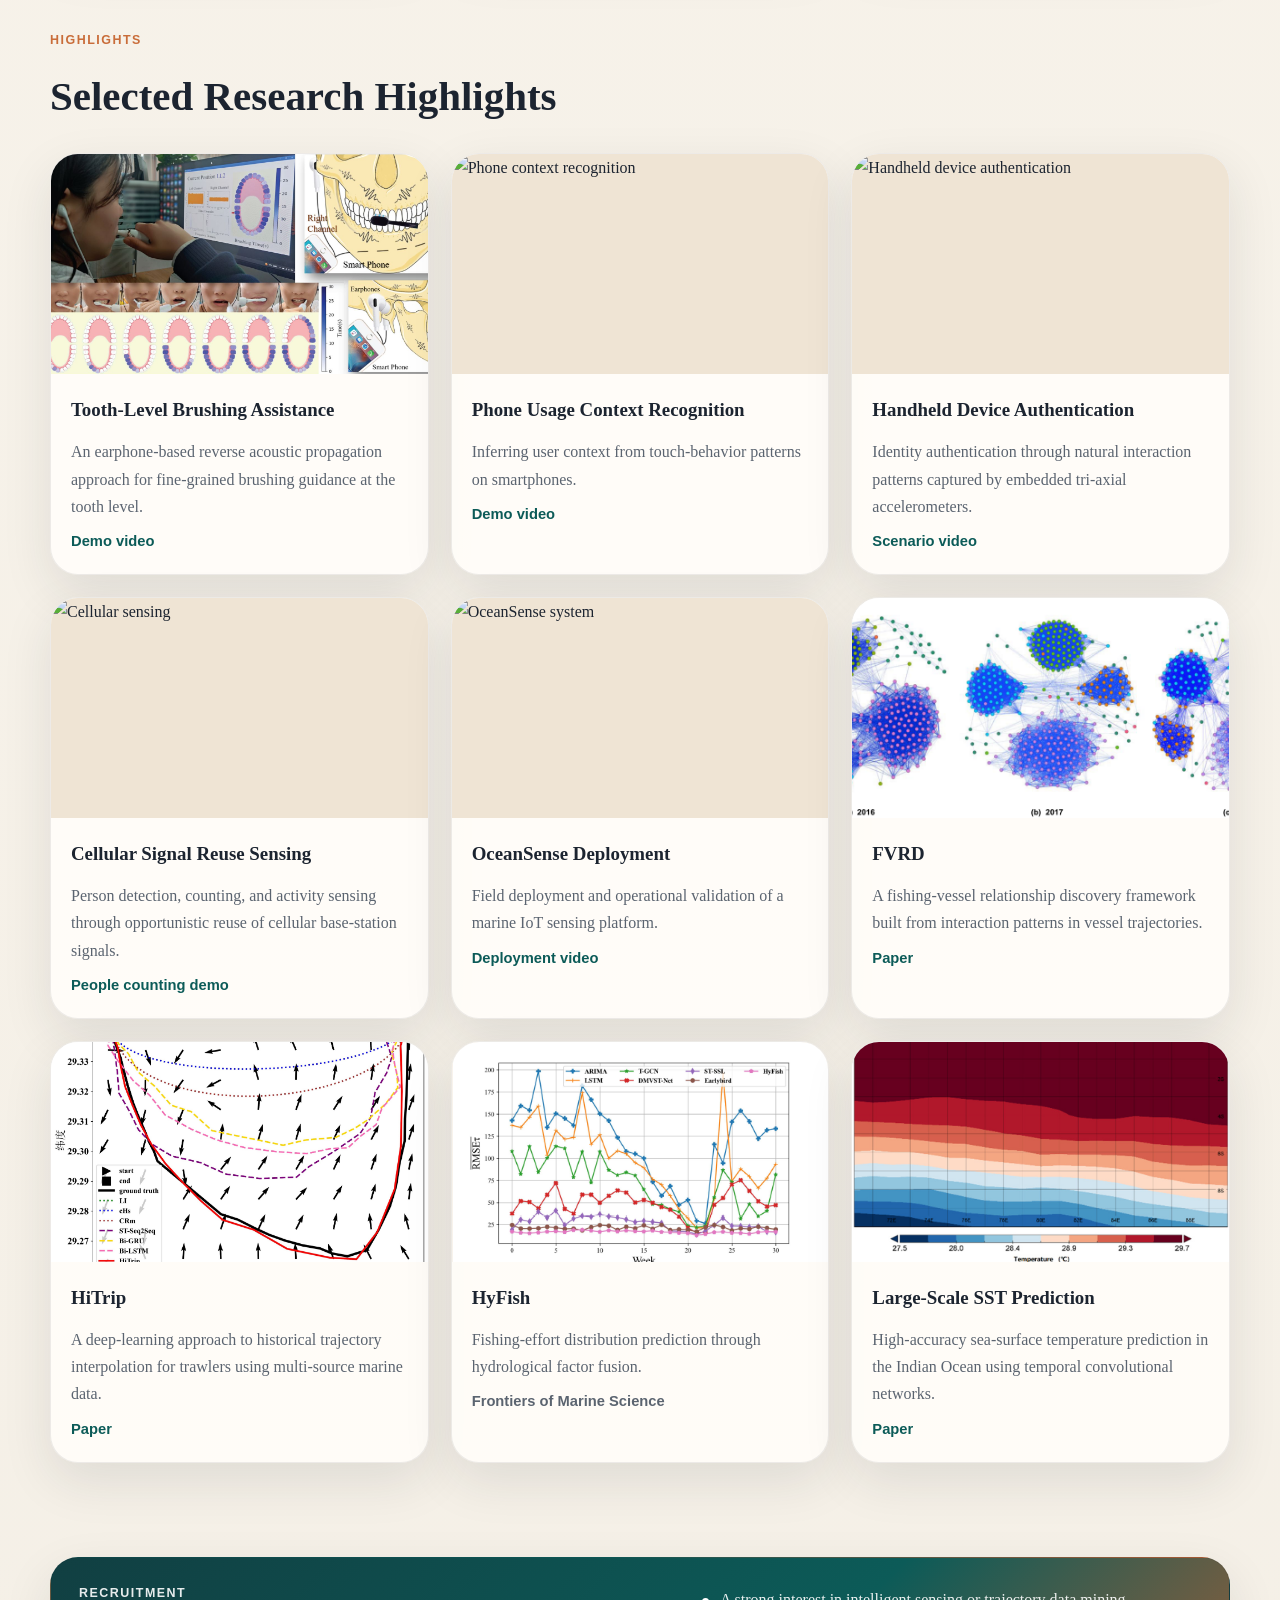
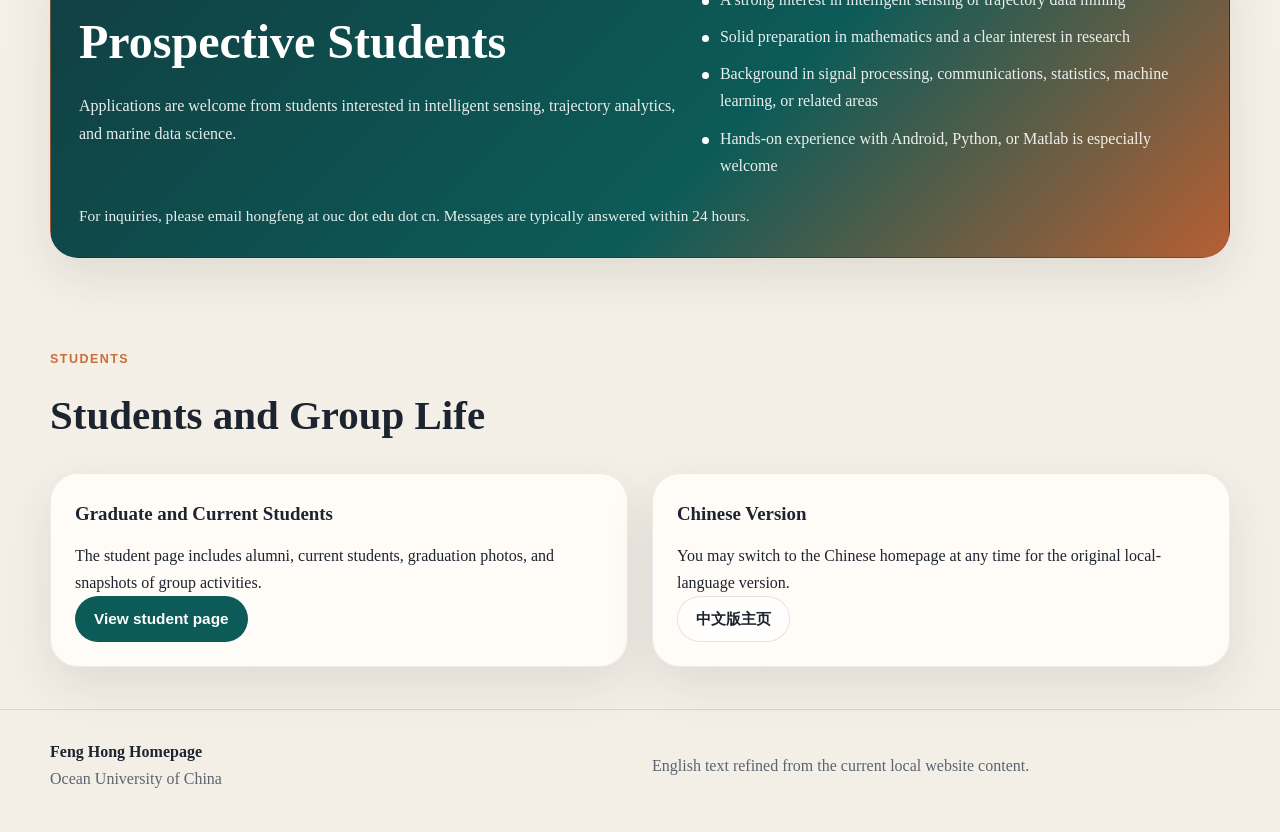
==== commit 9e4cf0a7: "Update index.html & index-eng.html" ====
--- a/index-eng.html
+++ b/index-eng.html
@@ -119,7 +119,7 @@
           <article class="content-card">
             <h3>Appointments</h3>
             <ul class="timeline-list">
-              <li><span>2016/07 - Present</span><strong>Ocean University of China</strong> Lecturer, Associate Professor, and Professor</li>
+              <li><span>2006/07 - Present</span><strong>Ocean University of China</strong> Lecturer, Associate Professor, and Professor</li>
               <li><span>2000/09 - 2001/08</span><strong>Ocean University of China</strong> Administrative staff member</li>
             </ul>
           </article>
@@ -224,6 +224,7 @@
           <article class="content-card">
             <h3>Honors</h3>
             <ul class="stack-list compact-list">
+              <li>Special Prize, Shandong Electronics Society Teaching Achievement Award, for the teaching reform of the Computer Networks course aimed at cultivating research innovation and practical capabilities, 2025</li>
               <li>First Prize, Shandong Provincial Teaching Achievement Award, for an innovative IoT talent-development model enabled by a self-developed operating system and AI, 2025</li>
               <li>Provincial Excellent Doctoral Dissertation Award, for Zhongning Zhao's dissertation on predicting marine fishing effort distribution from vessel monitoring system data, 2025</li>
               <li>First Prize, Shandong Provincial Teaching Achievement Award, for an internationally oriented and practice-integrated IoT talent-development framework, 2022</li>
